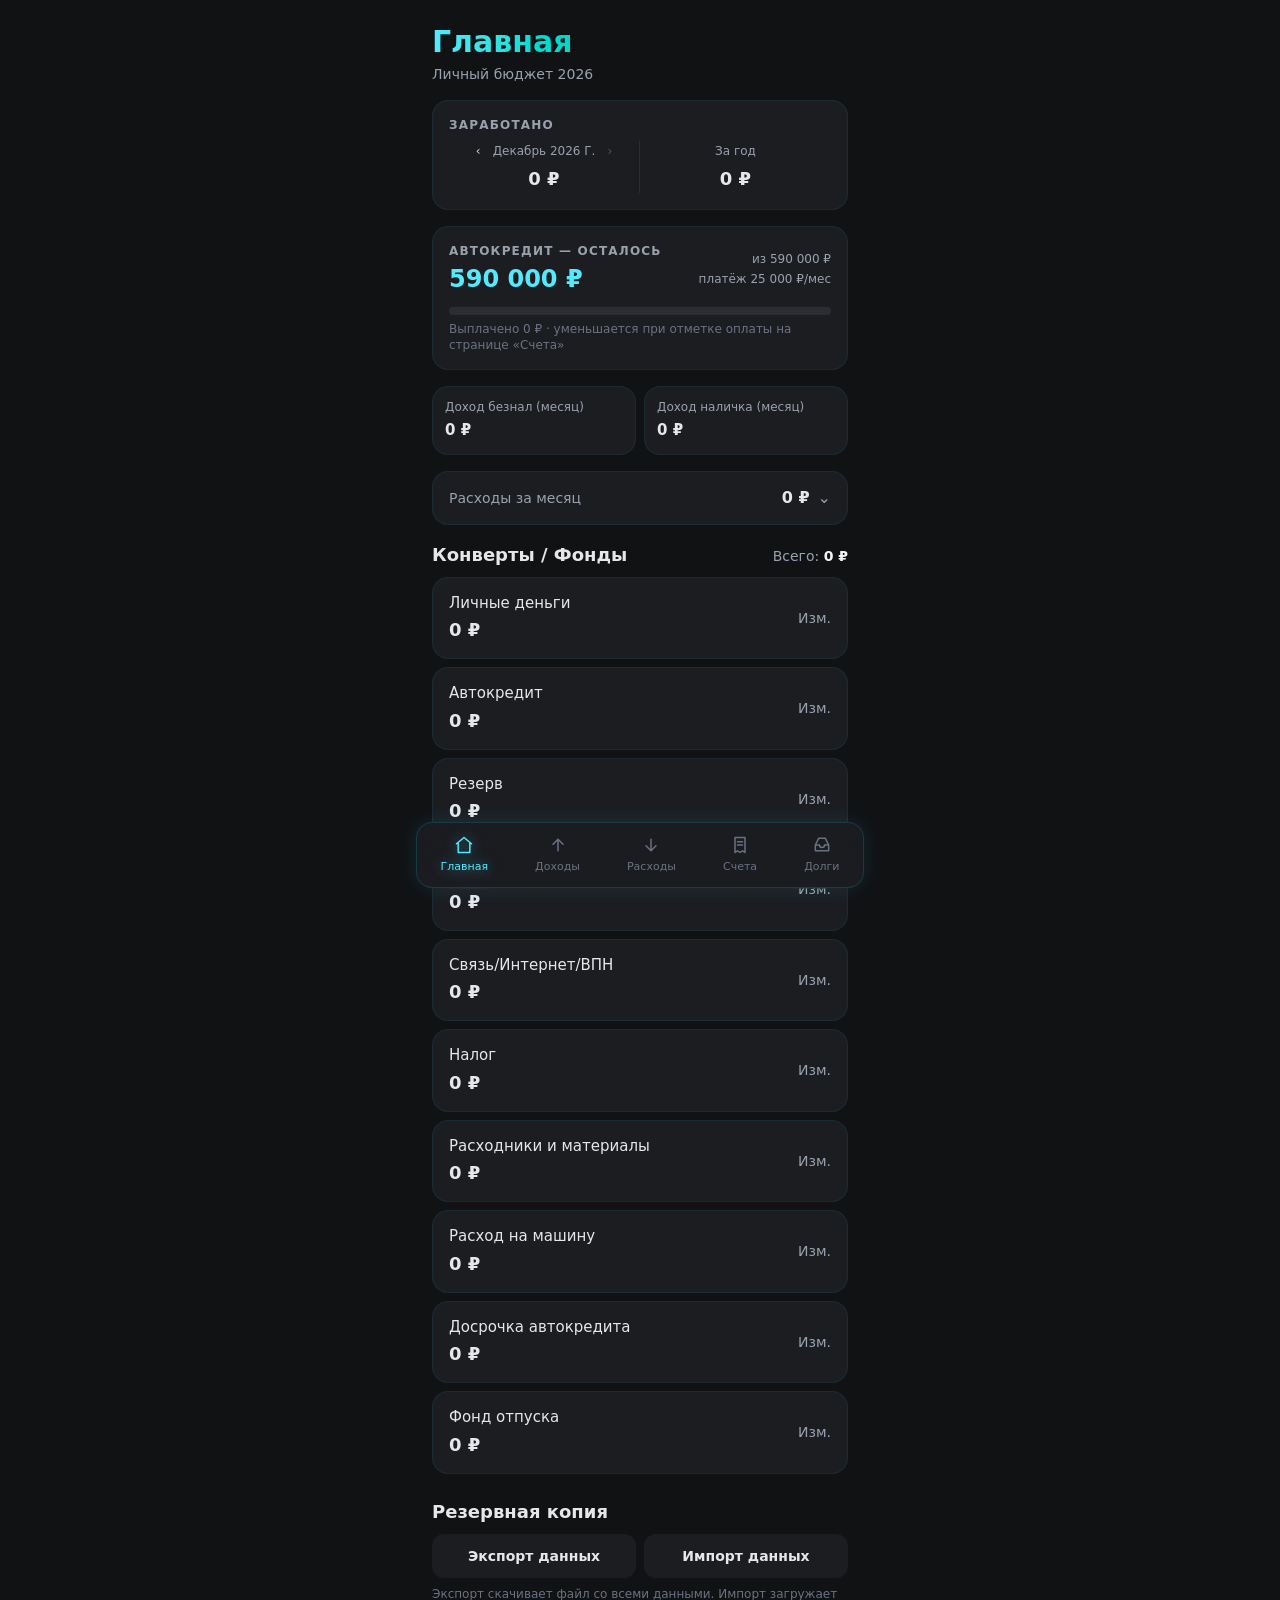
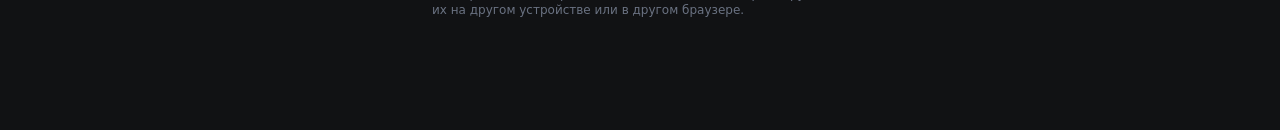
==== index.html @ 5a1e41e2 "Add files via upload" ====
<!doctype html>
<html lang="ru">
  <head>
    <meta charset="UTF-8" />
    <meta name="viewport" content="width=device-width, initial-scale=1.0, maximum-scale=1.0" />
    <meta name="theme-color" content="#111214" />
    <title>Личный бюджет</title>
    <script type="module" crossorigin src="./assets/index-DFFamchj.js"></script>
    <link rel="stylesheet" crossorigin href="./assets/index-CZ2jT1PT.css">
  </head>
  <body>
    <div id="root"></div>
  </body>
</html>
---- assets/index-CZ2jT1PT.css ----
/*! tailwindcss v4.3.2 | MIT License | https://tailwindcss.com */
@layer properties{@supports (((-webkit-hyphens:none)) and (not (margin-trim:inline))) or ((-moz-orient:inline) and (not (color:rgb(from red r g b)))){*,:before,:after,::backdrop{--tw-translate-x:0;--tw-translate-y:0;--tw-translate-z:0;--tw-rotate-x:initial;--tw-rotate-y:initial;--tw-rotate-z:initial;--tw-skew-x:initial;--tw-skew-y:initial;--tw-divide-x-reverse:0;--tw-border-style:solid;--tw-gradient-position:initial;--tw-gradient-from:#0000;--tw-gradient-via:#0000;--tw-gradient-to:#0000;--tw-gradient-stops:initial;--tw-gradient-via-stops:initial;--tw-gradient-from-position:0%;--tw-gradient-via-position:50%;--tw-gradient-to-position:100%;--tw-font-weight:initial;--tw-tracking:initial;--tw-shadow:0 0 #0000;--tw-shadow-color:initial;--tw-shadow-alpha:100%;--tw-inset-shadow:0 0 #0000;--tw-inset-shadow-color:initial;--tw-inset-shadow-alpha:100%;--tw-ring-color:initial;--tw-ring-shadow:0 0 #0000;--tw-inset-ring-color:initial;--tw-inset-ring-shadow:0 0 #0000;--tw-ring-inset:initial;--tw-ring-offset-width:0px;--tw-ring-offset-color:#fff;--tw-ring-offset-shadow:0 0 #0000;--tw-blur:initial;--tw-brightness:initial;--tw-contrast:initial;--tw-grayscale:initial;--tw-hue-rotate:initial;--tw-invert:initial;--tw-opacity:initial;--tw-saturate:initial;--tw-sepia:initial;--tw-drop-shadow:initial;--tw-drop-shadow-color:initial;--tw-drop-shadow-alpha:100%;--tw-drop-shadow-size:initial;--tw-backdrop-blur:initial;--tw-backdrop-brightness:initial;--tw-backdrop-contrast:initial;--tw-backdrop-grayscale:initial;--tw-backdrop-hue-rotate:initial;--tw-backdrop-invert:initial;--tw-backdrop-opacity:initial;--tw-backdrop-saturate:initial;--tw-backdrop-sepia:initial}}}@layer theme{:root,:host{--font-sans:ui-sans-serif, system-ui, sans-serif, "Apple Color Emoji", "Segoe UI Emoji", "Segoe UI Symbol", "Noto Color Emoji";--font-mono:ui-monospace, SFMono-Regular, Menlo, Monaco, Consolas, "Liberation Mono", "Courier New", monospace;--color-red-400:oklch(70.4% .191 22.216);--color-teal-400:oklch(77.7% .152 181.912);--color-teal-500:oklch(70.4% .14 182.503);--color-teal-600:oklch(60% .118 184.704);--color-cyan-300:oklch(86.5% .127 207.078);--color-cyan-400:oklch(78.9% .154 211.53);--color-cyan-500:oklch(71.5% .143 215.221);--color-cyan-600:oklch(60.9% .126 221.723);--color-gray-100:oklch(96.7% .003 264.542);--color-gray-200:oklch(92.8% .006 264.531);--color-gray-300:oklch(87.2% .01 258.338);--color-gray-400:oklch(70.7% .022 261.325);--color-gray-500:oklch(55.1% .027 264.364);--spacing:.25rem;--container-md:28rem;--text-xs:.75rem;--text-xs--line-height:calc(1 / .75);--text-sm:.875rem;--text-sm--line-height:calc(1.25 / .875);--text-base:1rem;--text-base--line-height:calc(1.5 / 1);--text-lg:1.125rem;--text-lg--line-height:calc(1.75 / 1.125);--text-2xl:1.5rem;--text-2xl--line-height:calc(2 / 1.5);--text-3xl:1.875rem;--text-3xl--line-height:calc(2.25 / 1.875);--font-weight-normal:400;--font-weight-medium:500;--font-weight-semibold:600;--font-weight-bold:700;--tracking-wide:.025em;--tracking-widest:.1em;--radius-md:.375rem;--radius-lg:.5rem;--radius-xl:.75rem;--radius-2xl:1rem;--default-transition-duration:.15s;--default-transition-timing-function:cubic-bezier(.4, 0, .2, 1);--default-font-family:var(--font-sans);--default-mono-font-family:var(--font-mono)}}@layer base{*,:after,:before,::backdrop{box-sizing:border-box;border:0 solid;margin:0;padding:0}::file-selector-button{box-sizing:border-box;border:0 solid;margin:0;padding:0}html,:host{-webkit-text-size-adjust:100%;tab-size:4;line-height:1.5;font-family:var(--default-font-family,ui-sans-serif, system-ui, sans-serif, "Apple Color Emoji", "Segoe UI Emoji", "Segoe UI Symbol", "Noto Color Emoji");font-feature-settings:var(--default-font-feature-settings,normal);font-variation-settings:var(--default-font-variation-settings,normal);-webkit-tap-highlight-color:transparent}hr{height:0;color:inherit;border-top-width:1px}abbr:where([title]){-webkit-text-decoration:underline dotted;text-decoration:underline dotted}h1,h2,h3,h4,h5,h6{font-size:inherit;font-weight:inherit}a{color:inherit;-webkit-text-decoration:inherit;-webkit-text-decoration:inherit;-webkit-text-decoration:inherit;-webkit-text-decoration:inherit;text-decoration:inherit}b,strong{font-weight:bolder}code,kbd,samp,pre{font-family:var(--default-mono-font-family,ui-monospace, SFMono-Regular, Menlo, Monaco, Consolas, "Liberation Mono", "Courier New", monospace);font-feature-settings:var(--default-mono-font-feature-settings,normal);font-variation-settings:var(--default-mono-font-variation-settings,normal);font-size:1em}small{font-size:80%}sub,sup{vertical-align:baseline;font-size:75%;line-height:0;position:relative}sub{bottom:-.25em}sup{top:-.5em}table{text-indent:0;border-color:inherit;border-collapse:collapse}:-moz-focusring{outline:auto}progress{vertical-align:baseline}summary{display:list-item}ol,ul,menu{list-style:none}img,svg,video,canvas,audio,iframe,embed,object{vertical-align:middle;display:block}img,video{max-width:100%;height:auto}button,input,select,optgroup,textarea{font:inherit;font-feature-settings:inherit;font-variation-settings:inherit;letter-spacing:inherit;color:inherit;opacity:1;background-color:#0000;border-radius:0}::file-selector-button{font:inherit;font-feature-settings:inherit;font-variation-settings:inherit;letter-spacing:inherit;color:inherit;opacity:1;background-color:#0000;border-radius:0}:where(select:is([multiple],[size])) optgroup{font-weight:bolder}:where(select:is([multiple],[size])) optgroup option{padding-inline-start:20px}::file-selector-button{margin-inline-end:4px}::placeholder{opacity:1}@supports (not ((-webkit-appearance:-apple-pay-button))) or (contain-intrinsic-size:1px){::placeholder{color:currentColor}@supports (color:color-mix(in lab, red, red)){::placeholder{color:color-mix(in oklab, currentcolor 50%, transparent)}}}textarea{resize:vertical}::-webkit-search-decoration{-webkit-appearance:none}::-webkit-date-and-time-value{min-height:1lh;text-align:inherit}::-webkit-datetime-edit{display:inline-flex}::-webkit-datetime-edit-fields-wrapper{padding:0}::-webkit-datetime-edit{padding-block:0}::-webkit-datetime-edit-year-field{padding-block:0}::-webkit-datetime-edit-month-field{padding-block:0}::-webkit-datetime-edit-day-field{padding-block:0}::-webkit-datetime-edit-hour-field{padding-block:0}::-webkit-datetime-edit-minute-field{padding-block:0}::-webkit-datetime-edit-second-field{padding-block:0}::-webkit-datetime-edit-millisecond-field{padding-block:0}::-webkit-datetime-edit-meridiem-field{padding-block:0}::-webkit-calendar-picker-indicator{line-height:1}:-moz-ui-invalid{box-shadow:none}button,input:where([type=button],[type=reset],[type=submit]){appearance:button}::file-selector-button{appearance:button}::-webkit-inner-spin-button{height:auto}::-webkit-outer-spin-button{height:auto}[hidden]:where(:not([hidden=until-found])){display:none!important}}@layer components;@layer utilities{.fixed{position:fixed}.bottom-3{bottom:calc(var(--spacing) * 3)}.left-1\/2{left:50%}.col-span-2{grid-column:span 2/span 2}.mx-auto{margin-inline:auto}.-mt-4{margin-top:calc(var(--spacing) * -4)}.mt-0\.5{margin-top:calc(var(--spacing) * .5)}.mt-1{margin-top:var(--spacing)}.mt-1\.5{margin-top:calc(var(--spacing) * 1.5)}.mt-2{margin-top:calc(var(--spacing) * 2)}.mt-3{margin-top:calc(var(--spacing) * 3)}.mt-4{margin-top:calc(var(--spacing) * 4)}.mt-6{margin-top:calc(var(--spacing) * 6)}.mb-1{margin-bottom:var(--spacing)}.mb-1\.5{margin-bottom:calc(var(--spacing) * 1.5)}.mb-2{margin-bottom:calc(var(--spacing) * 2)}.mb-3{margin-bottom:calc(var(--spacing) * 3)}.mb-4{margin-bottom:calc(var(--spacing) * 4)}.ml-2{margin-left:calc(var(--spacing) * 2)}.block{display:block}.flex{display:flex}.grid{display:grid}.hidden{display:none}.h-2{height:calc(var(--spacing) * 2)}.h-6{height:calc(var(--spacing) * 6)}.h-full{height:100%}.min-h-dvh{min-height:100dvh}.w-6{width:calc(var(--spacing) * 6)}.w-24{width:calc(var(--spacing) * 24)}.w-32{width:calc(var(--spacing) * 32)}.w-\[calc\(100\%-2rem\)\]{width:calc(100% - 2rem)}.w-full{width:100%}.max-w-md{max-width:var(--container-md)}.flex-1{flex:1}.-translate-x-1\/2{--tw-translate-x:calc(calc(1 / 2 * 100%) * -1);translate:var(--tw-translate-x) var(--tw-translate-y)}.rotate-180{rotate:180deg}.transform{transform:var(--tw-rotate-x,) var(--tw-rotate-y,) var(--tw-rotate-z,) var(--tw-skew-x,) var(--tw-skew-y,)}.appearance-none{appearance:none}.grid-cols-2{grid-template-columns:repeat(2,minmax(0,1fr))}.flex-col{flex-direction:column}.flex-wrap{flex-wrap:wrap}.items-baseline{align-items:baseline}.items-center{align-items:center}.items-start{align-items:flex-start}.justify-around{justify-content:space-around}.justify-between{justify-content:space-between}.justify-center{justify-content:center}.gap-1{gap:var(--spacing)}.gap-2{gap:calc(var(--spacing) * 2)}.gap-3{gap:calc(var(--spacing) * 3)}:where(.divide-x>:not(:last-child)){--tw-divide-x-reverse:0;border-inline-style:var(--tw-border-style);border-inline-start-width:calc(1px * var(--tw-divide-x-reverse));border-inline-end-width:calc(1px * calc(1 - var(--tw-divide-x-reverse)))}:where(.divide-\[\#2c2d33\]>:not(:last-child)){border-color:#2c2d33}.truncate{text-overflow:ellipsis;white-space:nowrap;overflow:hidden}.overflow-hidden{overflow:hidden}.rounded{border-radius:.25rem}.rounded-2xl{border-radius:var(--radius-2xl)}.rounded-full{border-radius:3.40282e38px}.rounded-lg{border-radius:var(--radius-lg)}.rounded-md{border-radius:var(--radius-md)}.rounded-xl{border-radius:var(--radius-xl)}.border{border-style:var(--tw-border-style);border-width:1px}.border-t{border-top-style:var(--tw-border-style);border-top-width:1px}.border-\[\#2c2d33\]{border-color:#2c2d33}.border-\[\#3a3b41\]{border-color:#3a3b41}.border-cyan-400{border-color:var(--color-cyan-400)}.border-cyan-500\/10{border-color:#00b7d71a}@supports (color:color-mix(in lab, red, red)){.border-cyan-500\/10{border-color:color-mix(in oklab, var(--color-cyan-500) 10%, transparent)}}.border-cyan-500\/20{border-color:#00b7d733}@supports (color:color-mix(in lab, red, red)){.border-cyan-500\/20{border-color:color-mix(in oklab, var(--color-cyan-500) 20%, transparent)}}.border-gray-200{border-color:var(--color-gray-200)}.border-gray-400{border-color:var(--color-gray-400)}.bg-\[\#1c1d21\]{background-color:#1c1d21}.bg-\[\#1c1d21\]\/95{background-color:oklab(23.1384% .000627048 -.00780095/.95)}.bg-\[\#2c2d33\]{background-color:#2c2d33}.bg-\[\#3a3b41\]{background-color:#3a3b41}.bg-\[\#26272c\]{background-color:#26272c}.bg-gray-200{background-color:var(--color-gray-200)}.bg-gradient-to-r{--tw-gradient-position:to right in oklab;background-image:linear-gradient(var(--tw-gradient-stops))}.from-cyan-300{--tw-gradient-from:var(--color-cyan-300);--tw-gradient-stops:var(--tw-gradient-via-stops,var(--tw-gradient-position), var(--tw-gradient-from) var(--tw-gradient-from-position), var(--tw-gradient-to) var(--tw-gradient-to-position))}.from-cyan-400{--tw-gradient-from:var(--color-cyan-400);--tw-gradient-stops:var(--tw-gradient-via-stops,var(--tw-gradient-position), var(--tw-gradient-from) var(--tw-gradient-from-position), var(--tw-gradient-to) var(--tw-gradient-to-position))}.from-cyan-500{--tw-gradient-from:var(--color-cyan-500);--tw-gradient-stops:var(--tw-gradient-via-stops,var(--tw-gradient-position), var(--tw-gradient-from) var(--tw-gradient-from-position), var(--tw-gradient-to) var(--tw-gradient-to-position))}.to-teal-400{--tw-gradient-to:var(--color-teal-400);--tw-gradient-stops:var(--tw-gradient-via-stops,var(--tw-gradient-position), var(--tw-gradient-from) var(--tw-gradient-from-position), var(--tw-gradient-to) var(--tw-gradient-to-position))}.to-teal-500{--tw-gradient-to:var(--color-teal-500);--tw-gradient-stops:var(--tw-gradient-via-stops,var(--tw-gradient-position), var(--tw-gradient-from) var(--tw-gradient-from-position), var(--tw-gradient-to) var(--tw-gradient-to-position))}.bg-clip-text{-webkit-background-clip:text;background-clip:text}.\!p-0{padding:0!important}.\!p-3{padding:calc(var(--spacing) * 3)!important}.p-1{padding:var(--spacing)}.p-3{padding:calc(var(--spacing) * 3)}.p-4{padding:calc(var(--spacing) * 4)}.px-1{padding-inline:var(--spacing)}.px-1\.5{padding-inline:calc(var(--spacing) * 1.5)}.px-2{padding-inline:calc(var(--spacing) * 2)}.px-2\.5{padding-inline:calc(var(--spacing) * 2.5)}.px-3{padding-inline:calc(var(--spacing) * 3)}.px-4{padding-inline:calc(var(--spacing) * 4)}.\!py-2{padding-block:calc(var(--spacing) * 2)!important}.\!py-3{padding-block:calc(var(--spacing) * 3)!important}.\!py-3\.5{padding-block:calc(var(--spacing) * 3.5)!important}.py-0\.5{padding-block:calc(var(--spacing) * .5)}.py-1{padding-block:var(--spacing)}.py-1\.5{padding-block:calc(var(--spacing) * 1.5)}.py-2{padding-block:calc(var(--spacing) * 2)}.py-2\.5{padding-block:calc(var(--spacing) * 2.5)}.py-3{padding-block:calc(var(--spacing) * 3)}.py-3\.5{padding-block:calc(var(--spacing) * 3.5)}.pt-1{padding-top:var(--spacing)}.pt-2{padding-top:calc(var(--spacing) * 2)}.pt-6{padding-top:calc(var(--spacing) * 6)}.pb-28{padding-bottom:calc(var(--spacing) * 28)}.pl-3{padding-left:calc(var(--spacing) * 3)}.text-center{text-align:center}.text-right{text-align:right}.text-2xl{font-size:var(--text-2xl);line-height:var(--tw-leading,var(--text-2xl--line-height))}.text-3xl{font-size:var(--text-3xl);line-height:var(--tw-leading,var(--text-3xl--line-height))}.text-base{font-size:var(--text-base);line-height:var(--tw-leading,var(--text-base--line-height))}.text-lg{font-size:var(--text-lg);line-height:var(--tw-leading,var(--text-lg--line-height))}.text-sm{font-size:var(--text-sm);line-height:var(--tw-leading,var(--text-sm--line-height))}.text-xs{font-size:var(--text-xs);line-height:var(--tw-leading,var(--text-xs--line-height))}.text-\[11px\]{font-size:11px}.text-\[15px\]{font-size:15px}.font-bold{--tw-font-weight:var(--font-weight-bold);font-weight:var(--font-weight-bold)}.font-medium{--tw-font-weight:var(--font-weight-medium);font-weight:var(--font-weight-medium)}.font-normal{--tw-font-weight:var(--font-weight-normal);font-weight:var(--font-weight-normal)}.font-semibold{--tw-font-weight:var(--font-weight-semibold);font-weight:var(--font-weight-semibold)}.tracking-wide{--tw-tracking:var(--tracking-wide);letter-spacing:var(--tracking-wide)}.tracking-widest{--tw-tracking:var(--tracking-widest);letter-spacing:var(--tracking-widest)}.whitespace-nowrap{white-space:nowrap}.text-\[\#06171a\]{color:#06171a}.text-\[\#111214\]{color:#111214}.text-cyan-300{color:var(--color-cyan-300)}.text-cyan-400{color:var(--color-cyan-400)}.text-gray-100{color:var(--color-gray-100)}.text-gray-200{color:var(--color-gray-200)}.text-gray-300{color:var(--color-gray-300)}.text-gray-400{color:var(--color-gray-400)}.text-gray-500{color:var(--color-gray-500)}.text-red-400{color:var(--color-red-400)}.text-transparent{color:#0000}.capitalize{text-transform:capitalize}.uppercase{text-transform:uppercase}.line-through{text-decoration-line:line-through}.shadow-\[0_0_8px_rgba\(34\,211\,238\,0\.6\)\]{--tw-shadow:0 0 8px var(--tw-shadow-color,#22d3ee99);box-shadow:var(--tw-inset-shadow), var(--tw-inset-ring-shadow), var(--tw-ring-offset-shadow), var(--tw-ring-shadow), var(--tw-shadow)}.shadow-\[0_0_16px_rgba\(34\,211\,238\,0\.35\)\]{--tw-shadow:0 0 16px var(--tw-shadow-color,#22d3ee59);box-shadow:var(--tw-inset-shadow), var(--tw-inset-ring-shadow), var(--tw-ring-offset-shadow), var(--tw-ring-shadow), var(--tw-shadow)}.shadow-\[0_0_20px_rgba\(34\,211\,238\,0\.12\)\]{--tw-shadow:0 0 20px var(--tw-shadow-color,#22d3ee1f);box-shadow:var(--tw-inset-shadow), var(--tw-inset-ring-shadow), var(--tw-ring-offset-shadow), var(--tw-ring-shadow), var(--tw-shadow)}.drop-shadow-\[0_0_6px_rgba\(34\,211\,238\,0\.6\)\]{--tw-drop-shadow-size:drop-shadow(0 0 6px var(--tw-drop-shadow-color,#22d3ee99));--tw-drop-shadow:var(--tw-drop-shadow-size);filter:var(--tw-blur,) var(--tw-brightness,) var(--tw-contrast,) var(--tw-grayscale,) var(--tw-hue-rotate,) var(--tw-invert,) var(--tw-saturate,) var(--tw-sepia,) var(--tw-drop-shadow,)}.filter{filter:var(--tw-blur,) var(--tw-brightness,) var(--tw-contrast,) var(--tw-grayscale,) var(--tw-hue-rotate,) var(--tw-invert,) var(--tw-saturate,) var(--tw-sepia,) var(--tw-drop-shadow,)}.backdrop-blur{--tw-backdrop-blur:blur(8px);-webkit-backdrop-filter:var(--tw-backdrop-blur,) var(--tw-backdrop-brightness,) var(--tw-backdrop-contrast,) var(--tw-backdrop-grayscale,) var(--tw-backdrop-hue-rotate,) var(--tw-backdrop-invert,) var(--tw-backdrop-opacity,) var(--tw-backdrop-saturate,) var(--tw-backdrop-sepia,);backdrop-filter:var(--tw-backdrop-blur,) var(--tw-backdrop-brightness,) var(--tw-backdrop-contrast,) var(--tw-backdrop-grayscale,) var(--tw-backdrop-hue-rotate,) var(--tw-backdrop-invert,) var(--tw-backdrop-opacity,) var(--tw-backdrop-saturate,) var(--tw-backdrop-sepia,)}.transition-transform{transition-property:transform,translate,scale,rotate;transition-timing-function:var(--tw-ease,var(--default-transition-timing-function));transition-duration:var(--tw-duration,var(--default-transition-duration))}.outline-none{--tw-outline-style:none;outline-style:none}.first\:border-t-0:first-child{border-top-style:var(--tw-border-style);border-top-width:0}.focus\:border-cyan-400:focus{border-color:var(--color-cyan-400)}.focus\:shadow-\[0_0_10px_rgba\(34\,211\,238\,0\.25\)\]:focus{--tw-shadow:0 0 10px var(--tw-shadow-color,#22d3ee40);box-shadow:var(--tw-inset-shadow), var(--tw-inset-ring-shadow), var(--tw-ring-offset-shadow), var(--tw-ring-shadow), var(--tw-shadow)}.active\:bg-\[\#26272c\]:active{background-color:#26272c}.active\:from-cyan-600:active{--tw-gradient-from:var(--color-cyan-600);--tw-gradient-stops:var(--tw-gradient-via-stops,var(--tw-gradient-position), var(--tw-gradient-from) var(--tw-gradient-from-position), var(--tw-gradient-to) var(--tw-gradient-to-position))}.active\:to-teal-600:active{--tw-gradient-to:var(--color-teal-600);--tw-gradient-stops:var(--tw-gradient-via-stops,var(--tw-gradient-position), var(--tw-gradient-from) var(--tw-gradient-from-position), var(--tw-gradient-to) var(--tw-gradient-to-position))}.disabled\:opacity-30:disabled{opacity:.3}.disabled\:opacity-50:disabled{opacity:.5}.disabled\:shadow-none:disabled{--tw-shadow:0 0 #0000;box-shadow:var(--tw-inset-shadow), var(--tw-inset-ring-shadow), var(--tw-ring-offset-shadow), var(--tw-ring-shadow), var(--tw-shadow)}}html,body{color:#e7e7ea;background:#111214}input[type=number]::-webkit-inner-spin-button{opacity:.4}@property --tw-translate-x{syntax:"*";inherits:false;initial-value:0}@property --tw-translate-y{syntax:"*";inherits:false;initial-value:0}@property --tw-translate-z{syntax:"*";inherits:false;initial-value:0}@property --tw-rotate-x{syntax:"*";inherits:false}@property --tw-rotate-y{syntax:"*";inherits:false}@property --tw-rotate-z{syntax:"*";inherits:false}@property --tw-skew-x{syntax:"*";inherits:false}@property --tw-skew-y{syntax:"*";inherits:false}@property --tw-divide-x-reverse{syntax:"*";inherits:false;initial-value:0}@property --tw-border-style{syntax:"*";inherits:false;initial-value:solid}@property --tw-gradient-position{syntax:"*";inherits:false}@property --tw-gradient-from{syntax:"<color>";inherits:false;initial-value:#0000}@property --tw-gradient-via{syntax:"<color>";inherits:false;initial-value:#0000}@property --tw-gradient-to{syntax:"<color>";inherits:false;initial-value:#0000}@property --tw-gradient-stops{syntax:"*";inherits:false}@property --tw-gradient-via-stops{syntax:"*";inherits:false}@property --tw-gradient-from-position{syntax:"<length-percentage>";inherits:false;initial-value:0%}@property --tw-gradient-via-position{syntax:"<length-percentage>";inherits:false;initial-value:50%}@property --tw-gradient-to-position{syntax:"<length-percentage>";inherits:false;initial-value:100%}@property --tw-font-weight{syntax:"*";inherits:false}@property --tw-tracking{syntax:"*";inherits:false}@property --tw-shadow{syntax:"*";inherits:false;initial-value:0 0 #0000}@property --tw-shadow-color{syntax:"*";inherits:false}@property --tw-shadow-alpha{syntax:"<percentage>";inherits:false;initial-value:100%}@property --tw-inset-shadow{syntax:"*";inherits:false;initial-value:0 0 #0000}@property --tw-inset-shadow-color{syntax:"*";inherits:false}@property --tw-inset-shadow-alpha{syntax:"<percentage>";inherits:false;initial-value:100%}@property --tw-ring-color{syntax:"*";inherits:false}@property --tw-ring-shadow{syntax:"*";inherits:false;initial-value:0 0 #0000}@property --tw-inset-ring-color{syntax:"*";inherits:false}@property --tw-inset-ring-shadow{syntax:"*";inherits:false;initial-value:0 0 #0000}@property --tw-ring-inset{syntax:"*";inherits:false}@property --tw-ring-offset-width{syntax:"<length>";inherits:false;initial-value:0}@property --tw-ring-offset-color{syntax:"*";inherits:false;initial-value:#fff}@property --tw-ring-offset-shadow{syntax:"*";inherits:false;initial-value:0 0 #0000}@property --tw-blur{syntax:"*";inherits:false}@property --tw-brightness{syntax:"*";inherits:false}@property --tw-contrast{syntax:"*";inherits:false}@property --tw-grayscale{syntax:"*";inherits:false}@property --tw-hue-rotate{syntax:"*";inherits:false}@property --tw-invert{syntax:"*";inherits:false}@property --tw-opacity{syntax:"*";inherits:false}@property --tw-saturate{syntax:"*";inherits:false}@property --tw-sepia{syntax:"*";inherits:false}@property --tw-drop-shadow{syntax:"*";inherits:false}@property --tw-drop-shadow-color{syntax:"*";inherits:false}@property --tw-drop-shadow-alpha{syntax:"<percentage>";inherits:false;initial-value:100%}@property --tw-drop-shadow-size{syntax:"*";inherits:false}@property --tw-backdrop-blur{syntax:"*";inherits:false}@property --tw-backdrop-brightness{syntax:"*";inherits:false}@property --tw-backdrop-contrast{syntax:"*";inherits:false}@property --tw-backdrop-grayscale{syntax:"*";inherits:false}@property --tw-backdrop-hue-rotate{syntax:"*";inherits:false}@property --tw-backdrop-invert{syntax:"*";inherits:false}@property --tw-backdrop-opacity{syntax:"*";inherits:false}@property --tw-backdrop-saturate{syntax:"*";inherits:false}@property --tw-backdrop-sepia{syntax:"*";inherits:false}
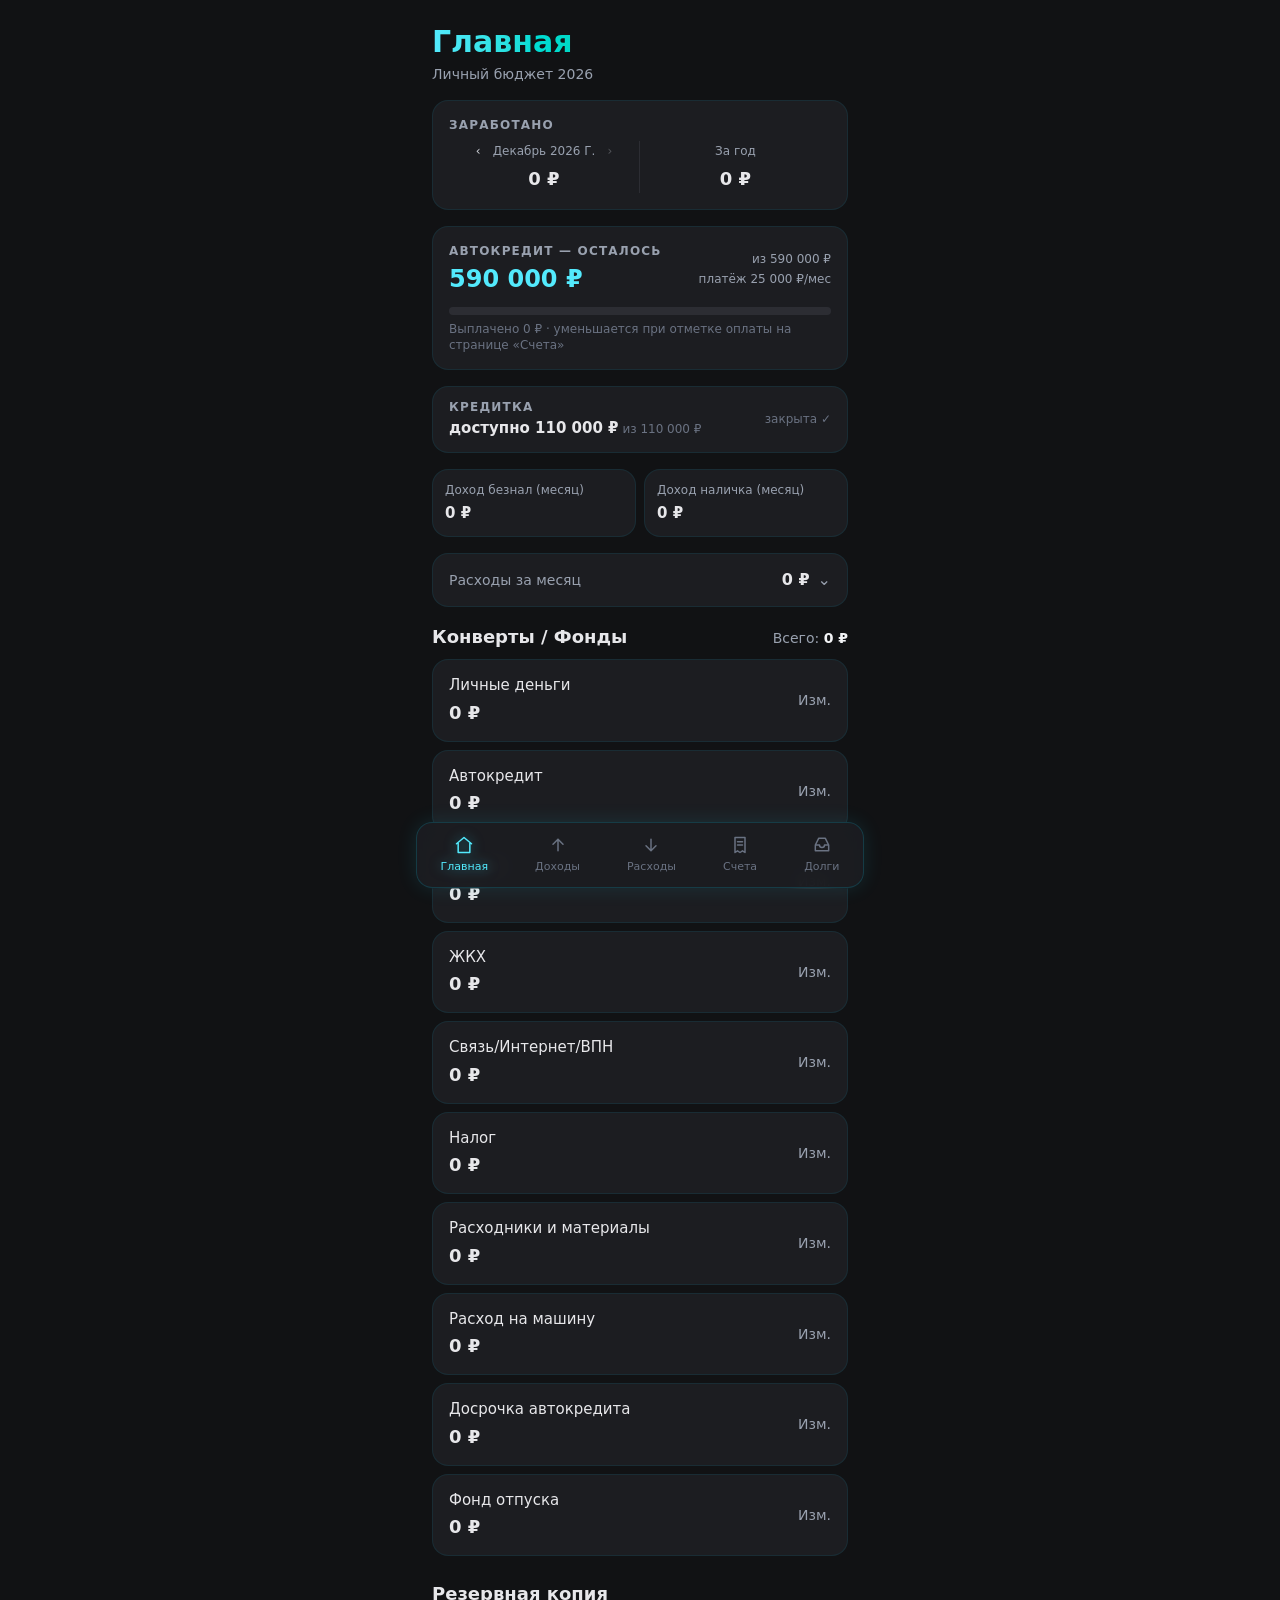
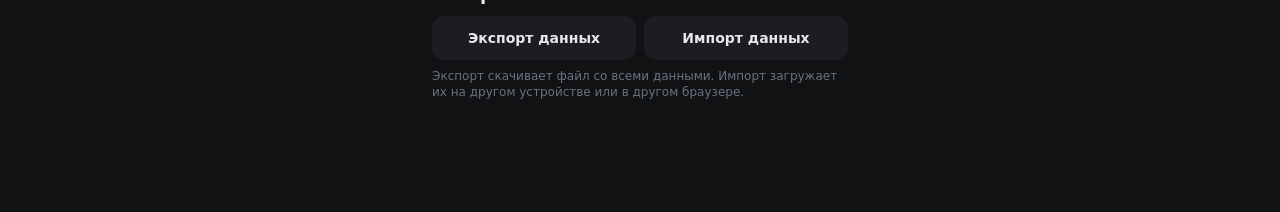
==== commit 7aede720: "Add files via upload" ====
--- a/index.html
+++ b/index.html
@@ -5,8 +5,8 @@
     <meta name="viewport" content="width=device-width, initial-scale=1.0, maximum-scale=1.0" />
     <meta name="theme-color" content="#111214" />
     <title>Личный бюджет</title>
-    <script type="module" crossorigin src="./assets/index-DFFamchj.js"></script>
-    <link rel="stylesheet" crossorigin href="./assets/index-CZ2jT1PT.css">
+    <script type="module" crossorigin src="./assets/index-BhZGP51b.js"></script>
+    <link rel="stylesheet" crossorigin href="./assets/index-BRYHV61d.css">
   </head>
   <body>
     <div id="root"></div>
--- a/assets/index-BRYHV61d.css
+++ b/assets/index-BRYHV61d.css
@@ -0,0 +1,2 @@
+/*! tailwindcss v4.3.2 | MIT License | https://tailwindcss.com */
+@layer properties{@supports (((-webkit-hyphens:none)) and (not (margin-trim:inline))) or ((-moz-orient:inline) and (not (color:rgb(from red r g b)))){*,:before,:after,::backdrop{--tw-translate-x:0;--tw-translate-y:0;--tw-translate-z:0;--tw-rotate-x:initial;--tw-rotate-y:initial;--tw-rotate-z:initial;--tw-skew-x:initial;--tw-skew-y:initial;--tw-divide-x-reverse:0;--tw-border-style:solid;--tw-gradient-position:initial;--tw-gradient-from:#0000;--tw-gradient-via:#0000;--tw-gradient-to:#0000;--tw-gradient-stops:initial;--tw-gradient-via-stops:initial;--tw-gradient-from-position:0%;--tw-gradient-via-position:50%;--tw-gradient-to-position:100%;--tw-font-weight:initial;--tw-tracking:initial;--tw-shadow:0 0 #0000;--tw-shadow-color:initial;--tw-shadow-alpha:100%;--tw-inset-shadow:0 0 #0000;--tw-inset-shadow-color:initial;--tw-inset-shadow-alpha:100%;--tw-ring-color:initial;--tw-ring-shadow:0 0 #0000;--tw-inset-ring-color:initial;--tw-inset-ring-shadow:0 0 #0000;--tw-ring-inset:initial;--tw-ring-offset-width:0px;--tw-ring-offset-color:#fff;--tw-ring-offset-shadow:0 0 #0000;--tw-blur:initial;--tw-brightness:initial;--tw-contrast:initial;--tw-grayscale:initial;--tw-hue-rotate:initial;--tw-invert:initial;--tw-opacity:initial;--tw-saturate:initial;--tw-sepia:initial;--tw-drop-shadow:initial;--tw-drop-shadow-color:initial;--tw-drop-shadow-alpha:100%;--tw-drop-shadow-size:initial;--tw-backdrop-blur:initial;--tw-backdrop-brightness:initial;--tw-backdrop-contrast:initial;--tw-backdrop-grayscale:initial;--tw-backdrop-hue-rotate:initial;--tw-backdrop-invert:initial;--tw-backdrop-opacity:initial;--tw-backdrop-saturate:initial;--tw-backdrop-sepia:initial}}}@layer theme{:root,:host{--font-sans:ui-sans-serif, system-ui, sans-serif, "Apple Color Emoji", "Segoe UI Emoji", "Segoe UI Symbol", "Noto Color Emoji";--font-mono:ui-monospace, SFMono-Regular, Menlo, Monaco, Consolas, "Liberation Mono", "Courier New", monospace;--color-red-400:oklch(70.4% .191 22.216);--color-teal-400:oklch(77.7% .152 181.912);--color-teal-500:oklch(70.4% .14 182.503);--color-teal-600:oklch(60% .118 184.704);--color-cyan-300:oklch(86.5% .127 207.078);--color-cyan-400:oklch(78.9% .154 211.53);--color-cyan-500:oklch(71.5% .143 215.221);--color-cyan-600:oklch(60.9% .126 221.723);--color-gray-100:oklch(96.7% .003 264.542);--color-gray-200:oklch(92.8% .006 264.531);--color-gray-300:oklch(87.2% .01 258.338);--color-gray-400:oklch(70.7% .022 261.325);--color-gray-500:oklch(55.1% .027 264.364);--spacing:.25rem;--container-md:28rem;--text-xs:.75rem;--text-xs--line-height:calc(1 / .75);--text-sm:.875rem;--text-sm--line-height:calc(1.25 / .875);--text-base:1rem;--text-base--line-height:calc(1.5 / 1);--text-lg:1.125rem;--text-lg--line-height:calc(1.75 / 1.125);--text-2xl:1.5rem;--text-2xl--line-height:calc(2 / 1.5);--text-3xl:1.875rem;--text-3xl--line-height:calc(2.25 / 1.875);--font-weight-normal:400;--font-weight-medium:500;--font-weight-semibold:600;--font-weight-bold:700;--tracking-wide:.025em;--tracking-widest:.1em;--radius-md:.375rem;--radius-lg:.5rem;--radius-xl:.75rem;--radius-2xl:1rem;--default-transition-duration:.15s;--default-transition-timing-function:cubic-bezier(.4, 0, .2, 1);--default-font-family:var(--font-sans);--default-mono-font-family:var(--font-mono)}}@layer base{*,:after,:before,::backdrop{box-sizing:border-box;border:0 solid;margin:0;padding:0}::file-selector-button{box-sizing:border-box;border:0 solid;margin:0;padding:0}html,:host{-webkit-text-size-adjust:100%;tab-size:4;line-height:1.5;font-family:var(--default-font-family,ui-sans-serif, system-ui, sans-serif, "Apple Color Emoji", "Segoe UI Emoji", "Segoe UI Symbol", "Noto Color Emoji");font-feature-settings:var(--default-font-feature-settings,normal);font-variation-settings:var(--default-font-variation-settings,normal);-webkit-tap-highlight-color:transparent}hr{height:0;color:inherit;border-top-width:1px}abbr:where([title]){-webkit-text-decoration:underline dotted;text-decoration:underline dotted}h1,h2,h3,h4,h5,h6{font-size:inherit;font-weight:inherit}a{color:inherit;-webkit-text-decoration:inherit;-webkit-text-decoration:inherit;-webkit-text-decoration:inherit;-webkit-text-decoration:inherit;text-decoration:inherit}b,strong{font-weight:bolder}code,kbd,samp,pre{font-family:var(--default-mono-font-family,ui-monospace, SFMono-Regular, Menlo, Monaco, Consolas, "Liberation Mono", "Courier New", monospace);font-feature-settings:var(--default-mono-font-feature-settings,normal);font-variation-settings:var(--default-mono-font-variation-settings,normal);font-size:1em}small{font-size:80%}sub,sup{vertical-align:baseline;font-size:75%;line-height:0;position:relative}sub{bottom:-.25em}sup{top:-.5em}table{text-indent:0;border-color:inherit;border-collapse:collapse}:-moz-focusring{outline:auto}progress{vertical-align:baseline}summary{display:list-item}ol,ul,menu{list-style:none}img,svg,video,canvas,audio,iframe,embed,object{vertical-align:middle;display:block}img,video{max-width:100%;height:auto}button,input,select,optgroup,textarea{font:inherit;font-feature-settings:inherit;font-variation-settings:inherit;letter-spacing:inherit;color:inherit;opacity:1;background-color:#0000;border-radius:0}::file-selector-button{font:inherit;font-feature-settings:inherit;font-variation-settings:inherit;letter-spacing:inherit;color:inherit;opacity:1;background-color:#0000;border-radius:0}:where(select:is([multiple],[size])) optgroup{font-weight:bolder}:where(select:is([multiple],[size])) optgroup option{padding-inline-start:20px}::file-selector-button{margin-inline-end:4px}::placeholder{opacity:1}@supports (not ((-webkit-appearance:-apple-pay-button))) or (contain-intrinsic-size:1px){::placeholder{color:currentColor}@supports (color:color-mix(in lab, red, red)){::placeholder{color:color-mix(in oklab, currentcolor 50%, transparent)}}}textarea{resize:vertical}::-webkit-search-decoration{-webkit-appearance:none}::-webkit-date-and-time-value{min-height:1lh;text-align:inherit}::-webkit-datetime-edit{display:inline-flex}::-webkit-datetime-edit-fields-wrapper{padding:0}::-webkit-datetime-edit{padding-block:0}::-webkit-datetime-edit-year-field{padding-block:0}::-webkit-datetime-edit-month-field{padding-block:0}::-webkit-datetime-edit-day-field{padding-block:0}::-webkit-datetime-edit-hour-field{padding-block:0}::-webkit-datetime-edit-minute-field{padding-block:0}::-webkit-datetime-edit-second-field{padding-block:0}::-webkit-datetime-edit-millisecond-field{padding-block:0}::-webkit-datetime-edit-meridiem-field{padding-block:0}::-webkit-calendar-picker-indicator{line-height:1}:-moz-ui-invalid{box-shadow:none}button,input:where([type=button],[type=reset],[type=submit]){appearance:button}::file-selector-button{appearance:button}::-webkit-inner-spin-button{height:auto}::-webkit-outer-spin-button{height:auto}[hidden]:where(:not([hidden=until-found])){display:none!important}}@layer components;@layer utilities{.fixed{position:fixed}.bottom-3{bottom:calc(var(--spacing) * 3)}.left-1\/2{left:50%}.col-span-2{grid-column:span 2/span 2}.mx-auto{margin-inline:auto}.-mt-4{margin-top:calc(var(--spacing) * -4)}.mt-0\.5{margin-top:calc(var(--spacing) * .5)}.mt-1{margin-top:var(--spacing)}.mt-1\.5{margin-top:calc(var(--spacing) * 1.5)}.mt-2{margin-top:calc(var(--spacing) * 2)}.mt-3{margin-top:calc(var(--spacing) * 3)}.mt-4{margin-top:calc(var(--spacing) * 4)}.mt-6{margin-top:calc(var(--spacing) * 6)}.mb-1{margin-bottom:var(--spacing)}.mb-1\.5{margin-bottom:calc(var(--spacing) * 1.5)}.mb-2{margin-bottom:calc(var(--spacing) * 2)}.mb-3{margin-bottom:calc(var(--spacing) * 3)}.mb-4{margin-bottom:calc(var(--spacing) * 4)}.ml-2{margin-left:calc(var(--spacing) * 2)}.block{display:block}.flex{display:flex}.grid{display:grid}.hidden{display:none}.h-1{height:var(--spacing)}.h-2{height:calc(var(--spacing) * 2)}.h-6{height:calc(var(--spacing) * 6)}.h-full{height:100%}.min-h-dvh{min-height:100dvh}.w-6{width:calc(var(--spacing) * 6)}.w-24{width:calc(var(--spacing) * 24)}.w-32{width:calc(var(--spacing) * 32)}.w-\[calc\(100\%-2rem\)\]{width:calc(100% - 2rem)}.w-full{width:100%}.max-w-md{max-width:var(--container-md)}.flex-1{flex:1}.-translate-x-1\/2{--tw-translate-x:calc(calc(1 / 2 * 100%) * -1);translate:var(--tw-translate-x) var(--tw-translate-y)}.rotate-180{rotate:180deg}.transform{transform:var(--tw-rotate-x,) var(--tw-rotate-y,) var(--tw-rotate-z,) var(--tw-skew-x,) var(--tw-skew-y,)}.appearance-none{appearance:none}.grid-cols-2{grid-template-columns:repeat(2,minmax(0,1fr))}.flex-col{flex-direction:column}.flex-wrap{flex-wrap:wrap}.items-baseline{align-items:baseline}.items-center{align-items:center}.items-start{align-items:flex-start}.justify-around{justify-content:space-around}.justify-between{justify-content:space-between}.justify-center{justify-content:center}.gap-1{gap:var(--spacing)}.gap-2{gap:calc(var(--spacing) * 2)}.gap-3{gap:calc(var(--spacing) * 3)}:where(.divide-x>:not(:last-child)){--tw-divide-x-reverse:0;border-inline-style:var(--tw-border-style);border-inline-start-width:calc(1px * var(--tw-divide-x-reverse));border-inline-end-width:calc(1px * calc(1 - var(--tw-divide-x-reverse)))}:where(.divide-\[\#2c2d33\]>:not(:last-child)){border-color:#2c2d33}.truncate{text-overflow:ellipsis;white-space:nowrap;overflow:hidden}.overflow-hidden{overflow:hidden}.rounded{border-radius:.25rem}.rounded-2xl{border-radius:var(--radius-2xl)}.rounded-full{border-radius:3.40282e38px}.rounded-lg{border-radius:var(--radius-lg)}.rounded-md{border-radius:var(--radius-md)}.rounded-xl{border-radius:var(--radius-xl)}.border{border-style:var(--tw-border-style);border-width:1px}.border-t{border-top-style:var(--tw-border-style);border-top-width:1px}.border-\[\#2c2d33\]{border-color:#2c2d33}.border-\[\#3a3b41\]{border-color:#3a3b41}.border-cyan-400{border-color:var(--color-cyan-400)}.border-cyan-500\/10{border-color:#00b7d71a}@supports (color:color-mix(in lab, red, red)){.border-cyan-500\/10{border-color:color-mix(in oklab, var(--color-cyan-500) 10%, transparent)}}.border-cyan-500\/20{border-color:#00b7d733}@supports (color:color-mix(in lab, red, red)){.border-cyan-500\/20{border-color:color-mix(in oklab, var(--color-cyan-500) 20%, transparent)}}.border-gray-200{border-color:var(--color-gray-200)}.border-gray-400{border-color:var(--color-gray-400)}.bg-\[\#1c1d21\]{background-color:#1c1d21}.bg-\[\#1c1d21\]\/95{background-color:oklab(23.1384% .000627048 -.00780095/.95)}.bg-\[\#2c2d33\]{background-color:#2c2d33}.bg-\[\#3a3b41\]{background-color:#3a3b41}.bg-\[\#26272c\]{background-color:#26272c}.bg-gray-200{background-color:var(--color-gray-200)}.bg-gradient-to-r{--tw-gradient-position:to right in oklab;background-image:linear-gradient(var(--tw-gradient-stops))}.from-cyan-300{--tw-gradient-from:var(--color-cyan-300);--tw-gradient-stops:var(--tw-gradient-via-stops,var(--tw-gradient-position), var(--tw-gradient-from) var(--tw-gradient-from-position), var(--tw-gradient-to) var(--tw-gradient-to-position))}.from-cyan-400{--tw-gradient-from:var(--color-cyan-400);--tw-gradient-stops:var(--tw-gradient-via-stops,var(--tw-gradient-position), var(--tw-gradient-from) var(--tw-gradient-from-position), var(--tw-gradient-to) var(--tw-gradient-to-position))}.from-cyan-500{--tw-gradient-from:var(--color-cyan-500);--tw-gradient-stops:var(--tw-gradient-via-stops,var(--tw-gradient-position), var(--tw-gradient-from) var(--tw-gradient-from-position), var(--tw-gradient-to) var(--tw-gradient-to-position))}.to-teal-400{--tw-gradient-to:var(--color-teal-400);--tw-gradient-stops:var(--tw-gradient-via-stops,var(--tw-gradient-position), var(--tw-gradient-from) var(--tw-gradient-from-position), var(--tw-gradient-to) var(--tw-gradient-to-position))}.to-teal-500{--tw-gradient-to:var(--color-teal-500);--tw-gradient-stops:var(--tw-gradient-via-stops,var(--tw-gradient-position), var(--tw-gradient-from) var(--tw-gradient-from-position), var(--tw-gradient-to) var(--tw-gradient-to-position))}.bg-clip-text{-webkit-background-clip:text;background-clip:text}.\!p-0{padding:0!important}.\!p-3{padding:calc(var(--spacing) * 3)!important}.p-1{padding:var(--spacing)}.p-3{padding:calc(var(--spacing) * 3)}.p-4{padding:calc(var(--spacing) * 4)}.px-1{padding-inline:var(--spacing)}.px-1\.5{padding-inline:calc(var(--spacing) * 1.5)}.px-2{padding-inline:calc(var(--spacing) * 2)}.px-2\.5{padding-inline:calc(var(--spacing) * 2.5)}.px-3{padding-inline:calc(var(--spacing) * 3)}.px-4{padding-inline:calc(var(--spacing) * 4)}.\!py-2{padding-block:calc(var(--spacing) * 2)!important}.\!py-3{padding-block:calc(var(--spacing) * 3)!important}.\!py-3\.5{padding-block:calc(var(--spacing) * 3.5)!important}.py-0\.5{padding-block:calc(var(--spacing) * .5)}.py-1{padding-block:var(--spacing)}.py-1\.5{padding-block:calc(var(--spacing) * 1.5)}.py-2{padding-block:calc(var(--spacing) * 2)}.py-2\.5{padding-block:calc(var(--spacing) * 2.5)}.py-3{padding-block:calc(var(--spacing) * 3)}.py-3\.5{padding-block:calc(var(--spacing) * 3.5)}.pt-1{padding-top:var(--spacing)}.pt-2{padding-top:calc(var(--spacing) * 2)}.pt-6{padding-top:calc(var(--spacing) * 6)}.pb-28{padding-bottom:calc(var(--spacing) * 28)}.pl-3{padding-left:calc(var(--spacing) * 3)}.text-center{text-align:center}.text-right{text-align:right}.text-2xl{font-size:var(--text-2xl);line-height:var(--tw-leading,var(--text-2xl--line-height))}.text-3xl{font-size:var(--text-3xl);line-height:var(--tw-leading,var(--text-3xl--line-height))}.text-base{font-size:var(--text-base);line-height:var(--tw-leading,var(--text-base--line-height))}.text-lg{font-size:var(--text-lg);line-height:var(--tw-leading,var(--text-lg--line-height))}.text-sm{font-size:var(--text-sm);line-height:var(--tw-leading,var(--text-sm--line-height))}.text-xs{font-size:var(--text-xs);line-height:var(--tw-leading,var(--text-xs--line-height))}.text-\[11px\]{font-size:11px}.text-\[15px\]{font-size:15px}.font-bold{--tw-font-weight:var(--font-weight-bold);font-weight:var(--font-weight-bold)}.font-medium{--tw-font-weight:var(--font-weight-medium);font-weight:var(--font-weight-medium)}.font-normal{--tw-font-weight:var(--font-weight-normal);font-weight:var(--font-weight-normal)}.font-semibold{--tw-font-weight:var(--font-weight-semibold);font-weight:var(--font-weight-semibold)}.tracking-wide{--tw-tracking:var(--tracking-wide);letter-spacing:var(--tracking-wide)}.tracking-widest{--tw-tracking:var(--tracking-widest);letter-spacing:var(--tracking-widest)}.whitespace-nowrap{white-space:nowrap}.text-\[\#06171a\]{color:#06171a}.text-\[\#111214\]{color:#111214}.text-cyan-300{color:var(--color-cyan-300)}.text-cyan-400{color:var(--color-cyan-400)}.text-gray-100{color:var(--color-gray-100)}.text-gray-200{color:var(--color-gray-200)}.text-gray-300{color:var(--color-gray-300)}.text-gray-400{color:var(--color-gray-400)}.text-gray-500{color:var(--color-gray-500)}.text-red-400{color:var(--color-red-400)}.text-transparent{color:#0000}.capitalize{text-transform:capitalize}.uppercase{text-transform:uppercase}.line-through{text-decoration-line:line-through}.shadow-\[0_0_8px_rgba\(34\,211\,238\,0\.6\)\]{--tw-shadow:0 0 8px var(--tw-shadow-color,#22d3ee99);box-shadow:var(--tw-inset-shadow), var(--tw-inset-ring-shadow), var(--tw-ring-offset-shadow), var(--tw-ring-shadow), var(--tw-shadow)}.shadow-\[0_0_16px_rgba\(34\,211\,238\,0\.35\)\]{--tw-shadow:0 0 16px var(--tw-shadow-color,#22d3ee59);box-shadow:var(--tw-inset-shadow), var(--tw-inset-ring-shadow), var(--tw-ring-offset-shadow), var(--tw-ring-shadow), var(--tw-shadow)}.shadow-\[0_0_20px_rgba\(34\,211\,238\,0\.12\)\]{--tw-shadow:0 0 20px var(--tw-shadow-color,#22d3ee1f);box-shadow:var(--tw-inset-shadow), var(--tw-inset-ring-shadow), var(--tw-ring-offset-shadow), var(--tw-ring-shadow), var(--tw-shadow)}.drop-shadow-\[0_0_6px_rgba\(34\,211\,238\,0\.6\)\]{--tw-drop-shadow-size:drop-shadow(0 0 6px var(--tw-drop-shadow-color,#22d3ee99));--tw-drop-shadow:var(--tw-drop-shadow-size);filter:var(--tw-blur,) var(--tw-brightness,) var(--tw-contrast,) var(--tw-grayscale,) var(--tw-hue-rotate,) var(--tw-invert,) var(--tw-saturate,) var(--tw-sepia,) var(--tw-drop-shadow,)}.filter{filter:var(--tw-blur,) var(--tw-brightness,) var(--tw-contrast,) var(--tw-grayscale,) var(--tw-hue-rotate,) var(--tw-invert,) var(--tw-saturate,) var(--tw-sepia,) var(--tw-drop-shadow,)}.backdrop-blur{--tw-backdrop-blur:blur(8px);-webkit-backdrop-filter:var(--tw-backdrop-blur,) var(--tw-backdrop-brightness,) var(--tw-backdrop-contrast,) var(--tw-backdrop-grayscale,) var(--tw-backdrop-hue-rotate,) var(--tw-backdrop-invert,) var(--tw-backdrop-opacity,) var(--tw-backdrop-saturate,) var(--tw-backdrop-sepia,);backdrop-filter:var(--tw-backdrop-blur,) var(--tw-backdrop-brightness,) var(--tw-backdrop-contrast,) var(--tw-backdrop-grayscale,) var(--tw-backdrop-hue-rotate,) var(--tw-backdrop-invert,) var(--tw-backdrop-opacity,) var(--tw-backdrop-saturate,) var(--tw-backdrop-sepia,)}.transition-transform{transition-property:transform,translate,scale,rotate;transition-timing-function:var(--tw-ease,var(--default-transition-timing-function));transition-duration:var(--tw-duration,var(--default-transition-duration))}.outline-none{--tw-outline-style:none;outline-style:none}.first\:border-t-0:first-child{border-top-style:var(--tw-border-style);border-top-width:0}.focus\:border-cyan-400:focus{border-color:var(--color-cyan-400)}.focus\:shadow-\[0_0_10px_rgba\(34\,211\,238\,0\.25\)\]:focus{--tw-shadow:0 0 10px var(--tw-shadow-color,#22d3ee40);box-shadow:var(--tw-inset-shadow), var(--tw-inset-ring-shadow), var(--tw-ring-offset-shadow), var(--tw-ring-shadow), var(--tw-shadow)}.active\:bg-\[\#26272c\]:active{background-color:#26272c}.active\:from-cyan-600:active{--tw-gradient-from:var(--color-cyan-600);--tw-gradient-stops:var(--tw-gradient-via-stops,var(--tw-gradient-position), var(--tw-gradient-from) var(--tw-gradient-from-position), var(--tw-gradient-to) var(--tw-gradient-to-position))}.active\:to-teal-600:active{--tw-gradient-to:var(--color-teal-600);--tw-gradient-stops:var(--tw-gradient-via-stops,var(--tw-gradient-position), var(--tw-gradient-from) var(--tw-gradient-from-position), var(--tw-gradient-to) var(--tw-gradient-to-position))}.disabled\:opacity-30:disabled{opacity:.3}.disabled\:opacity-50:disabled{opacity:.5}.disabled\:shadow-none:disabled{--tw-shadow:0 0 #0000;box-shadow:var(--tw-inset-shadow), var(--tw-inset-ring-shadow), var(--tw-ring-offset-shadow), var(--tw-ring-shadow), var(--tw-shadow)}}html,body{color:#e7e7ea;background:#111214}input[type=number]::-webkit-inner-spin-button{opacity:.4}@property --tw-translate-x{syntax:"*";inherits:false;initial-value:0}@property --tw-translate-y{syntax:"*";inherits:false;initial-value:0}@property --tw-translate-z{syntax:"*";inherits:false;initial-value:0}@property --tw-rotate-x{syntax:"*";inherits:false}@property --tw-rotate-y{syntax:"*";inherits:false}@property --tw-rotate-z{syntax:"*";inherits:false}@property --tw-skew-x{syntax:"*";inherits:false}@property --tw-skew-y{syntax:"*";inherits:false}@property --tw-divide-x-reverse{syntax:"*";inherits:false;initial-value:0}@property --tw-border-style{syntax:"*";inherits:false;initial-value:solid}@property --tw-gradient-position{syntax:"*";inherits:false}@property --tw-gradient-from{syntax:"<color>";inherits:false;initial-value:#0000}@property --tw-gradient-via{syntax:"<color>";inherits:false;initial-value:#0000}@property --tw-gradient-to{syntax:"<color>";inherits:false;initial-value:#0000}@property --tw-gradient-stops{syntax:"*";inherits:false}@property --tw-gradient-via-stops{syntax:"*";inherits:false}@property --tw-gradient-from-position{syntax:"<length-percentage>";inherits:false;initial-value:0%}@property --tw-gradient-via-position{syntax:"<length-percentage>";inherits:false;initial-value:50%}@property --tw-gradient-to-position{syntax:"<length-percentage>";inherits:false;initial-value:100%}@property --tw-font-weight{syntax:"*";inherits:false}@property --tw-tracking{syntax:"*";inherits:false}@property --tw-shadow{syntax:"*";inherits:false;initial-value:0 0 #0000}@property --tw-shadow-color{syntax:"*";inherits:false}@property --tw-shadow-alpha{syntax:"<percentage>";inherits:false;initial-value:100%}@property --tw-inset-shadow{syntax:"*";inherits:false;initial-value:0 0 #0000}@property --tw-inset-shadow-color{syntax:"*";inherits:false}@property --tw-inset-shadow-alpha{syntax:"<percentage>";inherits:false;initial-value:100%}@property --tw-ring-color{syntax:"*";inherits:false}@property --tw-ring-shadow{syntax:"*";inherits:false;initial-value:0 0 #0000}@property --tw-inset-ring-color{syntax:"*";inherits:false}@property --tw-inset-ring-shadow{syntax:"*";inherits:false;initial-value:0 0 #0000}@property --tw-ring-inset{syntax:"*";inherits:false}@property --tw-ring-offset-width{syntax:"<length>";inherits:false;initial-value:0}@property --tw-ring-offset-color{syntax:"*";inherits:false;initial-value:#fff}@property --tw-ring-offset-shadow{syntax:"*";inherits:false;initial-value:0 0 #0000}@property --tw-blur{syntax:"*";inherits:false}@property --tw-brightness{syntax:"*";inherits:false}@property --tw-contrast{syntax:"*";inherits:false}@property --tw-grayscale{syntax:"*";inherits:false}@property --tw-hue-rotate{syntax:"*";inherits:false}@property --tw-invert{syntax:"*";inherits:false}@property --tw-opacity{syntax:"*";inherits:false}@property --tw-saturate{syntax:"*";inherits:false}@property --tw-sepia{syntax:"*";inherits:false}@property --tw-drop-shadow{syntax:"*";inherits:false}@property --tw-drop-shadow-color{syntax:"*";inherits:false}@property --tw-drop-shadow-alpha{syntax:"<percentage>";inherits:false;initial-value:100%}@property --tw-drop-shadow-size{syntax:"*";inherits:false}@property --tw-backdrop-blur{syntax:"*";inherits:false}@property --tw-backdrop-brightness{syntax:"*";inherits:false}@property --tw-backdrop-contrast{syntax:"*";inherits:false}@property --tw-backdrop-grayscale{syntax:"*";inherits:false}@property --tw-backdrop-hue-rotate{syntax:"*";inherits:false}@property --tw-backdrop-invert{syntax:"*";inherits:false}@property --tw-backdrop-opacity{syntax:"*";inherits:false}@property --tw-backdrop-saturate{syntax:"*";inherits:false}@property --tw-backdrop-sepia{syntax:"*";inherits:false}
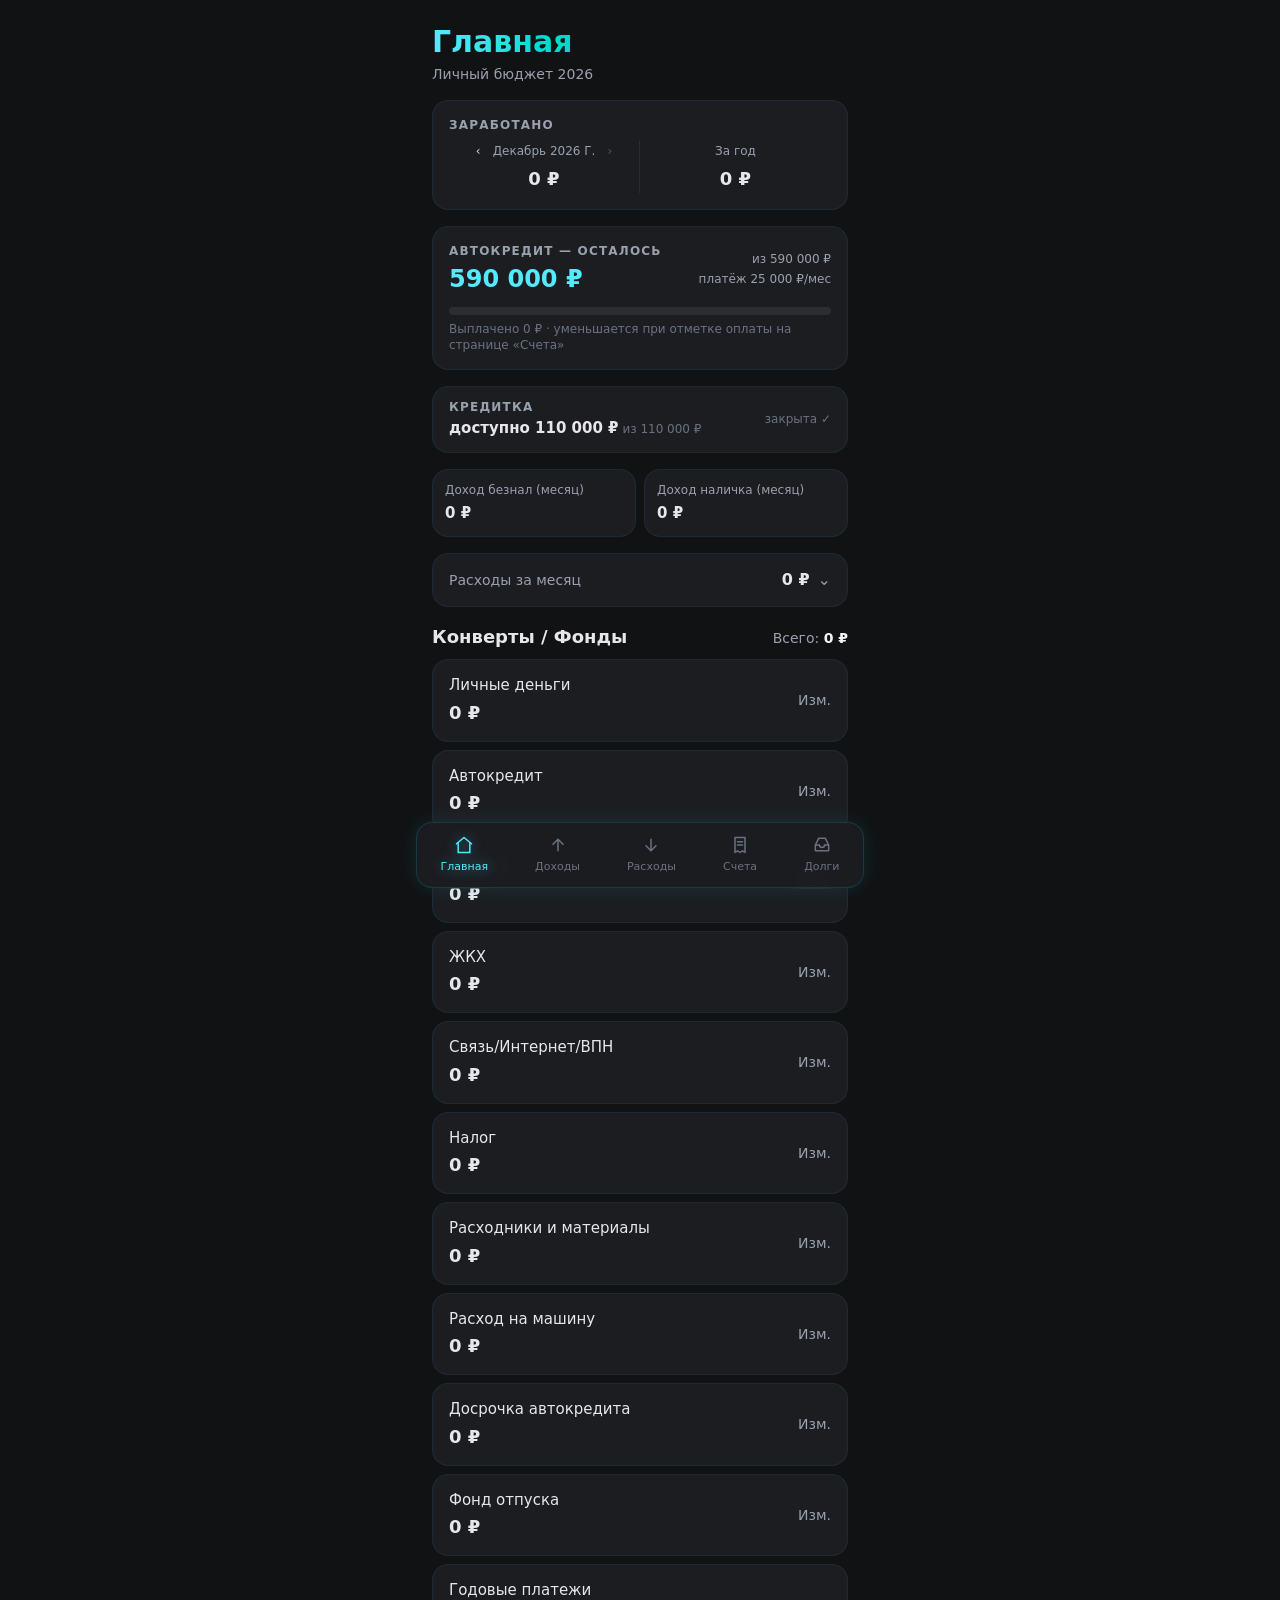
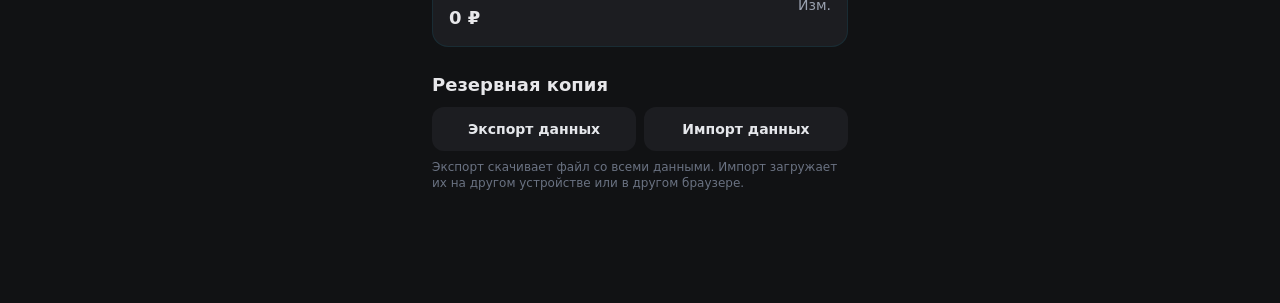
==== commit 31df4a25: "Add files via upload" ====
--- a/index.html
+++ b/index.html
@@ -5,8 +5,8 @@
     <meta name="viewport" content="width=device-width, initial-scale=1.0, maximum-scale=1.0" />
     <meta name="theme-color" content="#111214" />
     <title>Личный бюджет</title>
-    <script type="module" crossorigin src="./assets/index-BhZGP51b.js"></script>
-    <link rel="stylesheet" crossorigin href="./assets/index-BRYHV61d.css">
+    <script type="module" crossorigin src="/assets/index-DgNu45vC.js"></script>
+    <link rel="stylesheet" crossorigin href="/assets/index-BZNQaKDg.css">
   </head>
   <body>
     <div id="root"></div>
--- a/assets/index-BZNQaKDg.css
+++ b/assets/index-BZNQaKDg.css
@@ -0,0 +1,2 @@
+/*! tailwindcss v4.3.2 | MIT License | https://tailwindcss.com */
+@layer properties{@supports (((-webkit-hyphens:none)) and (not (margin-trim:inline))) or ((-moz-orient:inline) and (not (color:rgb(from red r g b)))){*,:before,:after,::backdrop{--tw-translate-x:0;--tw-translate-y:0;--tw-translate-z:0;--tw-rotate-x:initial;--tw-rotate-y:initial;--tw-rotate-z:initial;--tw-skew-x:initial;--tw-skew-y:initial;--tw-divide-x-reverse:0;--tw-border-style:solid;--tw-gradient-position:initial;--tw-gradient-from:#0000;--tw-gradient-via:#0000;--tw-gradient-to:#0000;--tw-gradient-stops:initial;--tw-gradient-via-stops:initial;--tw-gradient-from-position:0%;--tw-gradient-via-position:50%;--tw-gradient-to-position:100%;--tw-font-weight:initial;--tw-tracking:initial;--tw-shadow:0 0 #0000;--tw-shadow-color:initial;--tw-shadow-alpha:100%;--tw-inset-shadow:0 0 #0000;--tw-inset-shadow-color:initial;--tw-inset-shadow-alpha:100%;--tw-ring-color:initial;--tw-ring-shadow:0 0 #0000;--tw-inset-ring-color:initial;--tw-inset-ring-shadow:0 0 #0000;--tw-ring-inset:initial;--tw-ring-offset-width:0px;--tw-ring-offset-color:#fff;--tw-ring-offset-shadow:0 0 #0000;--tw-blur:initial;--tw-brightness:initial;--tw-contrast:initial;--tw-grayscale:initial;--tw-hue-rotate:initial;--tw-invert:initial;--tw-opacity:initial;--tw-saturate:initial;--tw-sepia:initial;--tw-drop-shadow:initial;--tw-drop-shadow-color:initial;--tw-drop-shadow-alpha:100%;--tw-drop-shadow-size:initial;--tw-backdrop-blur:initial;--tw-backdrop-brightness:initial;--tw-backdrop-contrast:initial;--tw-backdrop-grayscale:initial;--tw-backdrop-hue-rotate:initial;--tw-backdrop-invert:initial;--tw-backdrop-opacity:initial;--tw-backdrop-saturate:initial;--tw-backdrop-sepia:initial}}}@layer theme{:root,:host{--font-sans:ui-sans-serif, system-ui, sans-serif, "Apple Color Emoji", "Segoe UI Emoji", "Segoe UI Symbol", "Noto Color Emoji";--font-mono:ui-monospace, SFMono-Regular, Menlo, Monaco, Consolas, "Liberation Mono", "Courier New", monospace;--color-red-400:oklch(70.4% .191 22.216);--color-teal-400:oklch(77.7% .152 181.912);--color-teal-500:oklch(70.4% .14 182.503);--color-teal-600:oklch(60% .118 184.704);--color-cyan-300:oklch(86.5% .127 207.078);--color-cyan-400:oklch(78.9% .154 211.53);--color-cyan-500:oklch(71.5% .143 215.221);--color-cyan-600:oklch(60.9% .126 221.723);--color-gray-100:oklch(96.7% .003 264.542);--color-gray-200:oklch(92.8% .006 264.531);--color-gray-300:oklch(87.2% .01 258.338);--color-gray-400:oklch(70.7% .022 261.325);--color-gray-500:oklch(55.1% .027 264.364);--spacing:.25rem;--container-md:28rem;--text-xs:.75rem;--text-xs--line-height:calc(1 / .75);--text-sm:.875rem;--text-sm--line-height:calc(1.25 / .875);--text-base:1rem;--text-base--line-height:calc(1.5 / 1);--text-lg:1.125rem;--text-lg--line-height:calc(1.75 / 1.125);--text-2xl:1.5rem;--text-2xl--line-height:calc(2 / 1.5);--text-3xl:1.875rem;--text-3xl--line-height:calc(2.25 / 1.875);--font-weight-normal:400;--font-weight-medium:500;--font-weight-semibold:600;--font-weight-bold:700;--tracking-wide:.025em;--tracking-widest:.1em;--radius-md:.375rem;--radius-lg:.5rem;--radius-xl:.75rem;--radius-2xl:1rem;--default-transition-duration:.15s;--default-transition-timing-function:cubic-bezier(.4, 0, .2, 1);--default-font-family:var(--font-sans);--default-mono-font-family:var(--font-mono)}}@layer base{*,:after,:before,::backdrop{box-sizing:border-box;border:0 solid;margin:0;padding:0}::file-selector-button{box-sizing:border-box;border:0 solid;margin:0;padding:0}html,:host{-webkit-text-size-adjust:100%;tab-size:4;line-height:1.5;font-family:var(--default-font-family,ui-sans-serif, system-ui, sans-serif, "Apple Color Emoji", "Segoe UI Emoji", "Segoe UI Symbol", "Noto Color Emoji");font-feature-settings:var(--default-font-feature-settings,normal);font-variation-settings:var(--default-font-variation-settings,normal);-webkit-tap-highlight-color:transparent}hr{height:0;color:inherit;border-top-width:1px}abbr:where([title]){-webkit-text-decoration:underline dotted;text-decoration:underline dotted}h1,h2,h3,h4,h5,h6{font-size:inherit;font-weight:inherit}a{color:inherit;-webkit-text-decoration:inherit;-webkit-text-decoration:inherit;-webkit-text-decoration:inherit;-webkit-text-decoration:inherit;text-decoration:inherit}b,strong{font-weight:bolder}code,kbd,samp,pre{font-family:var(--default-mono-font-family,ui-monospace, SFMono-Regular, Menlo, Monaco, Consolas, "Liberation Mono", "Courier New", monospace);font-feature-settings:var(--default-mono-font-feature-settings,normal);font-variation-settings:var(--default-mono-font-variation-settings,normal);font-size:1em}small{font-size:80%}sub,sup{vertical-align:baseline;font-size:75%;line-height:0;position:relative}sub{bottom:-.25em}sup{top:-.5em}table{text-indent:0;border-color:inherit;border-collapse:collapse}:-moz-focusring{outline:auto}progress{vertical-align:baseline}summary{display:list-item}ol,ul,menu{list-style:none}img,svg,video,canvas,audio,iframe,embed,object{vertical-align:middle;display:block}img,video{max-width:100%;height:auto}button,input,select,optgroup,textarea{font:inherit;font-feature-settings:inherit;font-variation-settings:inherit;letter-spacing:inherit;color:inherit;opacity:1;background-color:#0000;border-radius:0}::file-selector-button{font:inherit;font-feature-settings:inherit;font-variation-settings:inherit;letter-spacing:inherit;color:inherit;opacity:1;background-color:#0000;border-radius:0}:where(select:is([multiple],[size])) optgroup{font-weight:bolder}:where(select:is([multiple],[size])) optgroup option{padding-inline-start:20px}::file-selector-button{margin-inline-end:4px}::placeholder{opacity:1}@supports (not ((-webkit-appearance:-apple-pay-button))) or (contain-intrinsic-size:1px){::placeholder{color:currentColor}@supports (color:color-mix(in lab, red, red)){::placeholder{color:color-mix(in oklab, currentcolor 50%, transparent)}}}textarea{resize:vertical}::-webkit-search-decoration{-webkit-appearance:none}::-webkit-date-and-time-value{min-height:1lh;text-align:inherit}::-webkit-datetime-edit{display:inline-flex}::-webkit-datetime-edit-fields-wrapper{padding:0}::-webkit-datetime-edit{padding-block:0}::-webkit-datetime-edit-year-field{padding-block:0}::-webkit-datetime-edit-month-field{padding-block:0}::-webkit-datetime-edit-day-field{padding-block:0}::-webkit-datetime-edit-hour-field{padding-block:0}::-webkit-datetime-edit-minute-field{padding-block:0}::-webkit-datetime-edit-second-field{padding-block:0}::-webkit-datetime-edit-millisecond-field{padding-block:0}::-webkit-datetime-edit-meridiem-field{padding-block:0}::-webkit-calendar-picker-indicator{line-height:1}:-moz-ui-invalid{box-shadow:none}button,input:where([type=button],[type=reset],[type=submit]){appearance:button}::file-selector-button{appearance:button}::-webkit-inner-spin-button{height:auto}::-webkit-outer-spin-button{height:auto}[hidden]:where(:not([hidden=until-found])){display:none!important}}@layer components;@layer utilities{.fixed{position:fixed}.bottom-3{bottom:calc(var(--spacing) * 3)}.left-1\/2{left:50%}.col-span-2{grid-column:span 2/span 2}.mx-auto{margin-inline:auto}.-mt-4{margin-top:calc(var(--spacing) * -4)}.mt-0\.5{margin-top:calc(var(--spacing) * .5)}.mt-1{margin-top:var(--spacing)}.mt-1\.5{margin-top:calc(var(--spacing) * 1.5)}.mt-2{margin-top:calc(var(--spacing) * 2)}.mt-3{margin-top:calc(var(--spacing) * 3)}.mt-4{margin-top:calc(var(--spacing) * 4)}.mt-6{margin-top:calc(var(--spacing) * 6)}.mb-1{margin-bottom:var(--spacing)}.mb-1\.5{margin-bottom:calc(var(--spacing) * 1.5)}.mb-2{margin-bottom:calc(var(--spacing) * 2)}.mb-3{margin-bottom:calc(var(--spacing) * 3)}.mb-4{margin-bottom:calc(var(--spacing) * 4)}.ml-2{margin-left:calc(var(--spacing) * 2)}.block{display:block}.flex{display:flex}.grid{display:grid}.hidden{display:none}.h-1{height:var(--spacing)}.h-2{height:calc(var(--spacing) * 2)}.h-4{height:calc(var(--spacing) * 4)}.h-6{height:calc(var(--spacing) * 6)}.h-full{height:100%}.min-h-dvh{min-height:100dvh}.w-4{width:calc(var(--spacing) * 4)}.w-6{width:calc(var(--spacing) * 6)}.w-24{width:calc(var(--spacing) * 24)}.w-32{width:calc(var(--spacing) * 32)}.w-\[calc\(100\%-2rem\)\]{width:calc(100% - 2rem)}.w-full{width:100%}.max-w-md{max-width:var(--container-md)}.flex-1{flex:1}.-translate-x-1\/2{--tw-translate-x:calc(calc(1 / 2 * 100%) * -1);translate:var(--tw-translate-x) var(--tw-translate-y)}.rotate-180{rotate:180deg}.transform{transform:var(--tw-rotate-x,) var(--tw-rotate-y,) var(--tw-rotate-z,) var(--tw-skew-x,) var(--tw-skew-y,)}.appearance-none{appearance:none}.grid-cols-2{grid-template-columns:repeat(2,minmax(0,1fr))}.flex-col{flex-direction:column}.flex-wrap{flex-wrap:wrap}.items-baseline{align-items:baseline}.items-center{align-items:center}.items-start{align-items:flex-start}.justify-around{justify-content:space-around}.justify-between{justify-content:space-between}.justify-center{justify-content:center}.gap-1{gap:var(--spacing)}.gap-2{gap:calc(var(--spacing) * 2)}.gap-3{gap:calc(var(--spacing) * 3)}:where(.divide-x>:not(:last-child)){--tw-divide-x-reverse:0;border-inline-style:var(--tw-border-style);border-inline-start-width:calc(1px * var(--tw-divide-x-reverse));border-inline-end-width:calc(1px * calc(1 - var(--tw-divide-x-reverse)))}:where(.divide-\[\#2c2d33\]>:not(:last-child)){border-color:#2c2d33}.truncate{text-overflow:ellipsis;white-space:nowrap;overflow:hidden}.overflow-hidden{overflow:hidden}.rounded{border-radius:.25rem}.rounded-2xl{border-radius:var(--radius-2xl)}.rounded-full{border-radius:3.40282e38px}.rounded-lg{border-radius:var(--radius-lg)}.rounded-md{border-radius:var(--radius-md)}.rounded-xl{border-radius:var(--radius-xl)}.border{border-style:var(--tw-border-style);border-width:1px}.border-t{border-top-style:var(--tw-border-style);border-top-width:1px}.border-\[\#2c2d33\]{border-color:#2c2d33}.border-\[\#3a3b41\]{border-color:#3a3b41}.border-cyan-400{border-color:var(--color-cyan-400)}.border-cyan-500\/10{border-color:#00b7d71a}@supports (color:color-mix(in lab, red, red)){.border-cyan-500\/10{border-color:color-mix(in oklab, var(--color-cyan-500) 10%, transparent)}}.border-cyan-500\/20{border-color:#00b7d733}@supports (color:color-mix(in lab, red, red)){.border-cyan-500\/20{border-color:color-mix(in oklab, var(--color-cyan-500) 20%, transparent)}}.border-gray-200{border-color:var(--color-gray-200)}.border-gray-400{border-color:var(--color-gray-400)}.bg-\[\#1c1d21\]{background-color:#1c1d21}.bg-\[\#1c1d21\]\/95{background-color:oklab(23.1384% .000627048 -.00780095/.95)}.bg-\[\#2c2d33\]{background-color:#2c2d33}.bg-\[\#3a3b41\]{background-color:#3a3b41}.bg-\[\#26272c\]{background-color:#26272c}.bg-cyan-400\/10{background-color:#00d2ef1a}@supports (color:color-mix(in lab, red, red)){.bg-cyan-400\/10{background-color:color-mix(in oklab, var(--color-cyan-400) 10%, transparent)}}.bg-gray-200{background-color:var(--color-gray-200)}.bg-gradient-to-r{--tw-gradient-position:to right in oklab;background-image:linear-gradient(var(--tw-gradient-stops))}.from-cyan-300{--tw-gradient-from:var(--color-cyan-300);--tw-gradient-stops:var(--tw-gradient-via-stops,var(--tw-gradient-position), var(--tw-gradient-from) var(--tw-gradient-from-position), var(--tw-gradient-to) var(--tw-gradient-to-position))}.from-cyan-400{--tw-gradient-from:var(--color-cyan-400);--tw-gradient-stops:var(--tw-gradient-via-stops,var(--tw-gradient-position), var(--tw-gradient-from) var(--tw-gradient-from-position), var(--tw-gradient-to) var(--tw-gradient-to-position))}.from-cyan-500{--tw-gradient-from:var(--color-cyan-500);--tw-gradient-stops:var(--tw-gradient-via-stops,var(--tw-gradient-position), var(--tw-gradient-from) var(--tw-gradient-from-position), var(--tw-gradient-to) var(--tw-gradient-to-position))}.to-teal-400{--tw-gradient-to:var(--color-teal-400);--tw-gradient-stops:var(--tw-gradient-via-stops,var(--tw-gradient-position), var(--tw-gradient-from) var(--tw-gradient-from-position), var(--tw-gradient-to) var(--tw-gradient-to-position))}.to-teal-500{--tw-gradient-to:var(--color-teal-500);--tw-gradient-stops:var(--tw-gradient-via-stops,var(--tw-gradient-position), var(--tw-gradient-from) var(--tw-gradient-from-position), var(--tw-gradient-to) var(--tw-gradient-to-position))}.bg-clip-text{-webkit-background-clip:text;background-clip:text}.\!p-0{padding:0!important}.\!p-3{padding:calc(var(--spacing) * 3)!important}.p-1{padding:var(--spacing)}.p-3{padding:calc(var(--spacing) * 3)}.p-4{padding:calc(var(--spacing) * 4)}.px-1{padding-inline:var(--spacing)}.px-1\.5{padding-inline:calc(var(--spacing) * 1.5)}.px-2{padding-inline:calc(var(--spacing) * 2)}.px-2\.5{padding-inline:calc(var(--spacing) * 2.5)}.px-3{padding-inline:calc(var(--spacing) * 3)}.px-4{padding-inline:calc(var(--spacing) * 4)}.\!py-2{padding-block:calc(var(--spacing) * 2)!important}.\!py-3{padding-block:calc(var(--spacing) * 3)!important}.\!py-3\.5{padding-block:calc(var(--spacing) * 3.5)!important}.py-0\.5{padding-block:calc(var(--spacing) * .5)}.py-1{padding-block:var(--spacing)}.py-1\.5{padding-block:calc(var(--spacing) * 1.5)}.py-2{padding-block:calc(var(--spacing) * 2)}.py-2\.5{padding-block:calc(var(--spacing) * 2.5)}.py-3{padding-block:calc(var(--spacing) * 3)}.py-3\.5{padding-block:calc(var(--spacing) * 3.5)}.pt-1{padding-top:var(--spacing)}.pt-2{padding-top:calc(var(--spacing) * 2)}.pt-6{padding-top:calc(var(--spacing) * 6)}.pb-28{padding-bottom:calc(var(--spacing) * 28)}.pl-3{padding-left:calc(var(--spacing) * 3)}.text-center{text-align:center}.text-right{text-align:right}.text-2xl{font-size:var(--text-2xl);line-height:var(--tw-leading,var(--text-2xl--line-height))}.text-3xl{font-size:var(--text-3xl);line-height:var(--tw-leading,var(--text-3xl--line-height))}.text-base{font-size:var(--text-base);line-height:var(--tw-leading,var(--text-base--line-height))}.text-lg{font-size:var(--text-lg);line-height:var(--tw-leading,var(--text-lg--line-height))}.text-sm{font-size:var(--text-sm);line-height:var(--tw-leading,var(--text-sm--line-height))}.text-xs{font-size:var(--text-xs);line-height:var(--tw-leading,var(--text-xs--line-height))}.text-\[10px\]{font-size:10px}.text-\[11px\]{font-size:11px}.text-\[15px\]{font-size:15px}.font-bold{--tw-font-weight:var(--font-weight-bold);font-weight:var(--font-weight-bold)}.font-medium{--tw-font-weight:var(--font-weight-medium);font-weight:var(--font-weight-medium)}.font-normal{--tw-font-weight:var(--font-weight-normal);font-weight:var(--font-weight-normal)}.font-semibold{--tw-font-weight:var(--font-weight-semibold);font-weight:var(--font-weight-semibold)}.tracking-wide{--tw-tracking:var(--tracking-wide);letter-spacing:var(--tracking-wide)}.tracking-widest{--tw-tracking:var(--tracking-widest);letter-spacing:var(--tracking-widest)}.whitespace-nowrap{white-space:nowrap}.text-\[\#06171a\]{color:#06171a}.text-\[\#111214\]{color:#111214}.text-cyan-300{color:var(--color-cyan-300)}.text-cyan-400{color:var(--color-cyan-400)}.text-gray-100{color:var(--color-gray-100)}.text-gray-200{color:var(--color-gray-200)}.text-gray-300{color:var(--color-gray-300)}.text-gray-400{color:var(--color-gray-400)}.text-gray-500{color:var(--color-gray-500)}.text-red-400{color:var(--color-red-400)}.text-transparent{color:#0000}.capitalize{text-transform:capitalize}.uppercase{text-transform:uppercase}.line-through{text-decoration-line:line-through}.accent-cyan-400{accent-color:var(--color-cyan-400)}.shadow-\[0_0_8px_rgba\(34\,211\,238\,0\.6\)\]{--tw-shadow:0 0 8px var(--tw-shadow-color,#22d3ee99);box-shadow:var(--tw-inset-shadow), var(--tw-inset-ring-shadow), var(--tw-ring-offset-shadow), var(--tw-ring-shadow), var(--tw-shadow)}.shadow-\[0_0_16px_rgba\(34\,211\,238\,0\.35\)\]{--tw-shadow:0 0 16px var(--tw-shadow-color,#22d3ee59);box-shadow:var(--tw-inset-shadow), var(--tw-inset-ring-shadow), var(--tw-ring-offset-shadow), var(--tw-ring-shadow), var(--tw-shadow)}.shadow-\[0_0_20px_rgba\(34\,211\,238\,0\.12\)\]{--tw-shadow:0 0 20px var(--tw-shadow-color,#22d3ee1f);box-shadow:var(--tw-inset-shadow), var(--tw-inset-ring-shadow), var(--tw-ring-offset-shadow), var(--tw-ring-shadow), var(--tw-shadow)}.drop-shadow-\[0_0_6px_rgba\(34\,211\,238\,0\.6\)\]{--tw-drop-shadow-size:drop-shadow(0 0 6px var(--tw-drop-shadow-color,#22d3ee99));--tw-drop-shadow:var(--tw-drop-shadow-size);filter:var(--tw-blur,) var(--tw-brightness,) var(--tw-contrast,) var(--tw-grayscale,) var(--tw-hue-rotate,) var(--tw-invert,) var(--tw-saturate,) var(--tw-sepia,) var(--tw-drop-shadow,)}.filter{filter:var(--tw-blur,) var(--tw-brightness,) var(--tw-contrast,) var(--tw-grayscale,) var(--tw-hue-rotate,) var(--tw-invert,) var(--tw-saturate,) var(--tw-sepia,) var(--tw-drop-shadow,)}.backdrop-blur{--tw-backdrop-blur:blur(8px);-webkit-backdrop-filter:var(--tw-backdrop-blur,) var(--tw-backdrop-brightness,) var(--tw-backdrop-contrast,) var(--tw-backdrop-grayscale,) var(--tw-backdrop-hue-rotate,) var(--tw-backdrop-invert,) var(--tw-backdrop-opacity,) var(--tw-backdrop-saturate,) var(--tw-backdrop-sepia,);backdrop-filter:var(--tw-backdrop-blur,) var(--tw-backdrop-brightness,) var(--tw-backdrop-contrast,) var(--tw-backdrop-grayscale,) var(--tw-backdrop-hue-rotate,) var(--tw-backdrop-invert,) var(--tw-backdrop-opacity,) var(--tw-backdrop-saturate,) var(--tw-backdrop-sepia,)}.transition-transform{transition-property:transform,translate,scale,rotate;transition-timing-function:var(--tw-ease,var(--default-transition-timing-function));transition-duration:var(--tw-duration,var(--default-transition-duration))}.outline-none{--tw-outline-style:none;outline-style:none}.first\:border-t-0:first-child{border-top-style:var(--tw-border-style);border-top-width:0}.focus\:border-cyan-400:focus{border-color:var(--color-cyan-400)}.focus\:shadow-\[0_0_10px_rgba\(34\,211\,238\,0\.25\)\]:focus{--tw-shadow:0 0 10px var(--tw-shadow-color,#22d3ee40);box-shadow:var(--tw-inset-shadow), var(--tw-inset-ring-shadow), var(--tw-ring-offset-shadow), var(--tw-ring-shadow), var(--tw-shadow)}.active\:bg-\[\#26272c\]:active{background-color:#26272c}.active\:from-cyan-600:active{--tw-gradient-from:var(--color-cyan-600);--tw-gradient-stops:var(--tw-gradient-via-stops,var(--tw-gradient-position), var(--tw-gradient-from) var(--tw-gradient-from-position), var(--tw-gradient-to) var(--tw-gradient-to-position))}.active\:to-teal-600:active{--tw-gradient-to:var(--color-teal-600);--tw-gradient-stops:var(--tw-gradient-via-stops,var(--tw-gradient-position), var(--tw-gradient-from) var(--tw-gradient-from-position), var(--tw-gradient-to) var(--tw-gradient-to-position))}.disabled\:opacity-30:disabled{opacity:.3}.disabled\:opacity-50:disabled{opacity:.5}.disabled\:shadow-none:disabled{--tw-shadow:0 0 #0000;box-shadow:var(--tw-inset-shadow), var(--tw-inset-ring-shadow), var(--tw-ring-offset-shadow), var(--tw-ring-shadow), var(--tw-shadow)}}html,body{color:#e7e7ea;background:#111214}input[type=number]::-webkit-inner-spin-button{opacity:.4}@property --tw-translate-x{syntax:"*";inherits:false;initial-value:0}@property --tw-translate-y{syntax:"*";inherits:false;initial-value:0}@property --tw-translate-z{syntax:"*";inherits:false;initial-value:0}@property --tw-rotate-x{syntax:"*";inherits:false}@property --tw-rotate-y{syntax:"*";inherits:false}@property --tw-rotate-z{syntax:"*";inherits:false}@property --tw-skew-x{syntax:"*";inherits:false}@property --tw-skew-y{syntax:"*";inherits:false}@property --tw-divide-x-reverse{syntax:"*";inherits:false;initial-value:0}@property --tw-border-style{syntax:"*";inherits:false;initial-value:solid}@property --tw-gradient-position{syntax:"*";inherits:false}@property --tw-gradient-from{syntax:"<color>";inherits:false;initial-value:#0000}@property --tw-gradient-via{syntax:"<color>";inherits:false;initial-value:#0000}@property --tw-gradient-to{syntax:"<color>";inherits:false;initial-value:#0000}@property --tw-gradient-stops{syntax:"*";inherits:false}@property --tw-gradient-via-stops{syntax:"*";inherits:false}@property --tw-gradient-from-position{syntax:"<length-percentage>";inherits:false;initial-value:0%}@property --tw-gradient-via-position{syntax:"<length-percentage>";inherits:false;initial-value:50%}@property --tw-gradient-to-position{syntax:"<length-percentage>";inherits:false;initial-value:100%}@property --tw-font-weight{syntax:"*";inherits:false}@property --tw-tracking{syntax:"*";inherits:false}@property --tw-shadow{syntax:"*";inherits:false;initial-value:0 0 #0000}@property --tw-shadow-color{syntax:"*";inherits:false}@property --tw-shadow-alpha{syntax:"<percentage>";inherits:false;initial-value:100%}@property --tw-inset-shadow{syntax:"*";inherits:false;initial-value:0 0 #0000}@property --tw-inset-shadow-color{syntax:"*";inherits:false}@property --tw-inset-shadow-alpha{syntax:"<percentage>";inherits:false;initial-value:100%}@property --tw-ring-color{syntax:"*";inherits:false}@property --tw-ring-shadow{syntax:"*";inherits:false;initial-value:0 0 #0000}@property --tw-inset-ring-color{syntax:"*";inherits:false}@property --tw-inset-ring-shadow{syntax:"*";inherits:false;initial-value:0 0 #0000}@property --tw-ring-inset{syntax:"*";inherits:false}@property --tw-ring-offset-width{syntax:"<length>";inherits:false;initial-value:0}@property --tw-ring-offset-color{syntax:"*";inherits:false;initial-value:#fff}@property --tw-ring-offset-shadow{syntax:"*";inherits:false;initial-value:0 0 #0000}@property --tw-blur{syntax:"*";inherits:false}@property --tw-brightness{syntax:"*";inherits:false}@property --tw-contrast{syntax:"*";inherits:false}@property --tw-grayscale{syntax:"*";inherits:false}@property --tw-hue-rotate{syntax:"*";inherits:false}@property --tw-invert{syntax:"*";inherits:false}@property --tw-opacity{syntax:"*";inherits:false}@property --tw-saturate{syntax:"*";inherits:false}@property --tw-sepia{syntax:"*";inherits:false}@property --tw-drop-shadow{syntax:"*";inherits:false}@property --tw-drop-shadow-color{syntax:"*";inherits:false}@property --tw-drop-shadow-alpha{syntax:"<percentage>";inherits:false;initial-value:100%}@property --tw-drop-shadow-size{syntax:"*";inherits:false}@property --tw-backdrop-blur{syntax:"*";inherits:false}@property --tw-backdrop-brightness{syntax:"*";inherits:false}@property --tw-backdrop-contrast{syntax:"*";inherits:false}@property --tw-backdrop-grayscale{syntax:"*";inherits:false}@property --tw-backdrop-hue-rotate{syntax:"*";inherits:false}@property --tw-backdrop-invert{syntax:"*";inherits:false}@property --tw-backdrop-opacity{syntax:"*";inherits:false}@property --tw-backdrop-saturate{syntax:"*";inherits:false}@property --tw-backdrop-sepia{syntax:"*";inherits:false}
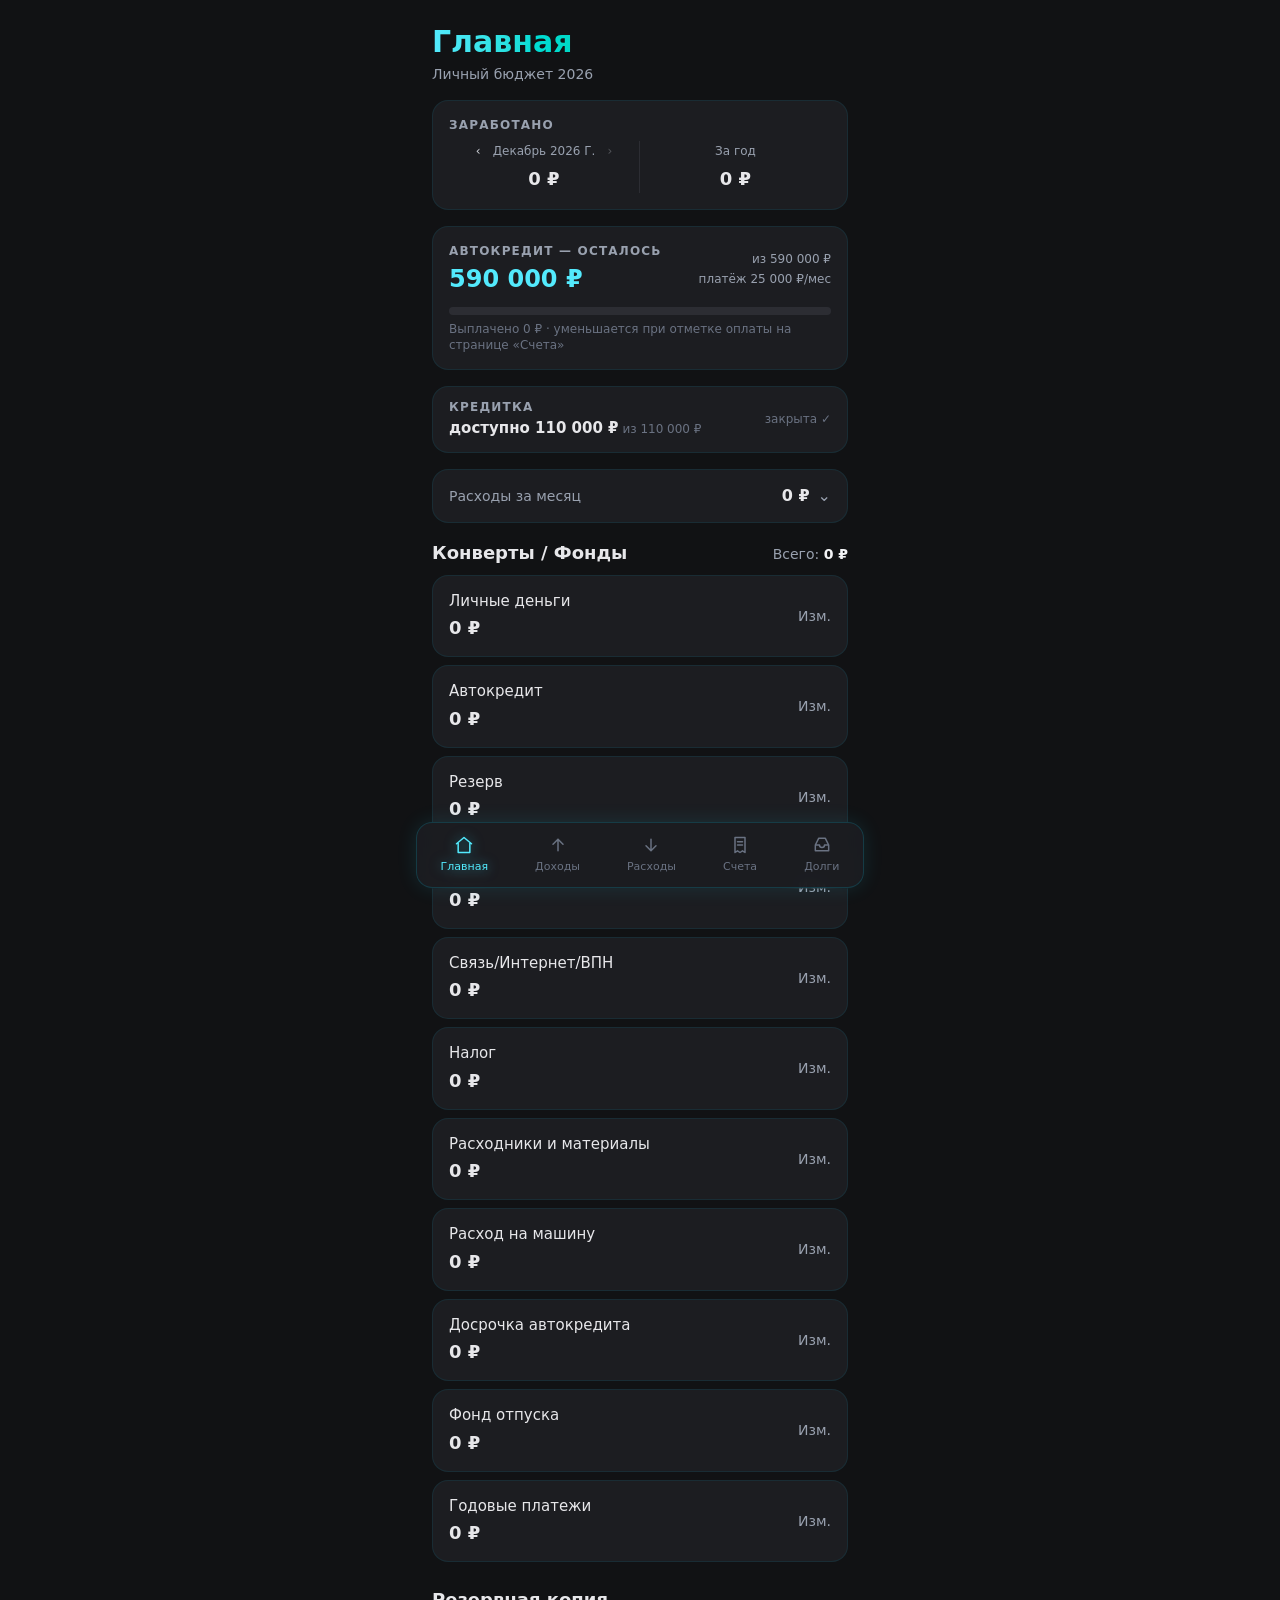
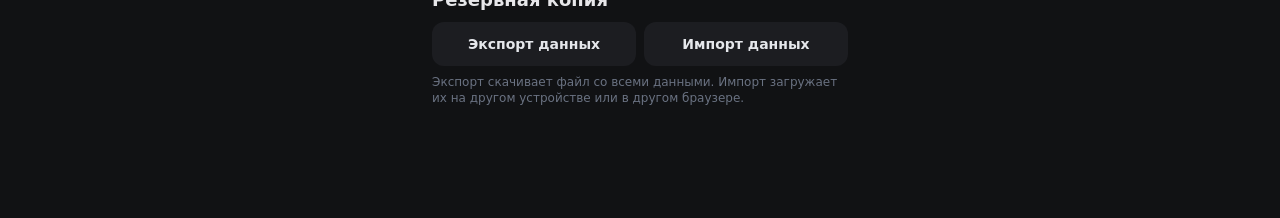
==== commit 127cc184: "Add files via upload" ====
--- a/index.html
+++ b/index.html
@@ -4,9 +4,14 @@
     <meta charset="UTF-8" />
     <meta name="viewport" content="width=device-width, initial-scale=1.0, maximum-scale=1.0" />
     <meta name="theme-color" content="#111214" />
+    <link rel="manifest" href="./manifest.webmanifest" />
+    <link rel="apple-touch-icon" href="./icon-180.png" />
+    <meta name="apple-mobile-web-app-capable" content="yes" />
+    <meta name="apple-mobile-web-app-status-bar-style" content="black-translucent" />
+    <meta name="apple-mobile-web-app-title" content="Бюджет" />
     <title>Личный бюджет</title>
-    <script type="module" crossorigin src="/assets/index-DgNu45vC.js"></script>
-    <link rel="stylesheet" crossorigin href="/assets/index-BZNQaKDg.css">
+    <script type="module" crossorigin src="./assets/index-CJwpCQE6.js"></script>
+    <link rel="stylesheet" crossorigin href="./assets/index-Bve8V28i.css">
   </head>
   <body>
     <div id="root"></div>
--- a/assets/index-Bve8V28i.css
+++ b/assets/index-Bve8V28i.css
@@ -0,0 +1,2 @@
+/*! tailwindcss v4.3.2 | MIT License | https://tailwindcss.com */
+@layer properties{@supports (((-webkit-hyphens:none)) and (not (margin-trim:inline))) or ((-moz-orient:inline) and (not (color:rgb(from red r g b)))){*,:before,:after,::backdrop{--tw-translate-x:0;--tw-translate-y:0;--tw-translate-z:0;--tw-rotate-x:initial;--tw-rotate-y:initial;--tw-rotate-z:initial;--tw-skew-x:initial;--tw-skew-y:initial;--tw-divide-x-reverse:0;--tw-border-style:solid;--tw-gradient-position:initial;--tw-gradient-from:#0000;--tw-gradient-via:#0000;--tw-gradient-to:#0000;--tw-gradient-stops:initial;--tw-gradient-via-stops:initial;--tw-gradient-from-position:0%;--tw-gradient-via-position:50%;--tw-gradient-to-position:100%;--tw-font-weight:initial;--tw-tracking:initial;--tw-shadow:0 0 #0000;--tw-shadow-color:initial;--tw-shadow-alpha:100%;--tw-inset-shadow:0 0 #0000;--tw-inset-shadow-color:initial;--tw-inset-shadow-alpha:100%;--tw-ring-color:initial;--tw-ring-shadow:0 0 #0000;--tw-inset-ring-color:initial;--tw-inset-ring-shadow:0 0 #0000;--tw-ring-inset:initial;--tw-ring-offset-width:0px;--tw-ring-offset-color:#fff;--tw-ring-offset-shadow:0 0 #0000;--tw-blur:initial;--tw-brightness:initial;--tw-contrast:initial;--tw-grayscale:initial;--tw-hue-rotate:initial;--tw-invert:initial;--tw-opacity:initial;--tw-saturate:initial;--tw-sepia:initial;--tw-drop-shadow:initial;--tw-drop-shadow-color:initial;--tw-drop-shadow-alpha:100%;--tw-drop-shadow-size:initial;--tw-backdrop-blur:initial;--tw-backdrop-brightness:initial;--tw-backdrop-contrast:initial;--tw-backdrop-grayscale:initial;--tw-backdrop-hue-rotate:initial;--tw-backdrop-invert:initial;--tw-backdrop-opacity:initial;--tw-backdrop-saturate:initial;--tw-backdrop-sepia:initial}}}@layer theme{:root,:host{--font-sans:ui-sans-serif, system-ui, sans-serif, "Apple Color Emoji", "Segoe UI Emoji", "Segoe UI Symbol", "Noto Color Emoji";--font-mono:ui-monospace, SFMono-Regular, Menlo, Monaco, Consolas, "Liberation Mono", "Courier New", monospace;--color-red-400:oklch(70.4% .191 22.216);--color-red-500:oklch(63.7% .237 25.331);--color-emerald-400:oklch(76.5% .177 163.223);--color-teal-400:oklch(77.7% .152 181.912);--color-teal-500:oklch(70.4% .14 182.503);--color-teal-600:oklch(60% .118 184.704);--color-cyan-300:oklch(86.5% .127 207.078);--color-cyan-400:oklch(78.9% .154 211.53);--color-cyan-500:oklch(71.5% .143 215.221);--color-cyan-600:oklch(60.9% .126 221.723);--color-gray-100:oklch(96.7% .003 264.542);--color-gray-200:oklch(92.8% .006 264.531);--color-gray-300:oklch(87.2% .01 258.338);--color-gray-400:oklch(70.7% .022 261.325);--color-gray-500:oklch(55.1% .027 264.364);--color-black:#000;--spacing:.25rem;--container-md:28rem;--text-xs:.75rem;--text-xs--line-height:calc(1 / .75);--text-sm:.875rem;--text-sm--line-height:calc(1.25 / .875);--text-base:1rem;--text-base--line-height:calc(1.5 / 1);--text-lg:1.125rem;--text-lg--line-height:calc(1.75 / 1.125);--text-xl:1.25rem;--text-xl--line-height:calc(1.75 / 1.25);--text-2xl:1.5rem;--text-2xl--line-height:calc(2 / 1.5);--text-3xl:1.875rem;--text-3xl--line-height:calc(2.25 / 1.875);--font-weight-normal:400;--font-weight-medium:500;--font-weight-semibold:600;--font-weight-bold:700;--tracking-wide:.025em;--tracking-widest:.1em;--radius-md:.375rem;--radius-lg:.5rem;--radius-xl:.75rem;--radius-2xl:1rem;--default-transition-duration:.15s;--default-transition-timing-function:cubic-bezier(.4, 0, .2, 1);--default-font-family:var(--font-sans);--default-mono-font-family:var(--font-mono)}}@layer base{*,:after,:before,::backdrop{box-sizing:border-box;border:0 solid;margin:0;padding:0}::file-selector-button{box-sizing:border-box;border:0 solid;margin:0;padding:0}html,:host{-webkit-text-size-adjust:100%;tab-size:4;line-height:1.5;font-family:var(--default-font-family,ui-sans-serif, system-ui, sans-serif, "Apple Color Emoji", "Segoe UI Emoji", "Segoe UI Symbol", "Noto Color Emoji");font-feature-settings:var(--default-font-feature-settings,normal);font-variation-settings:var(--default-font-variation-settings,normal);-webkit-tap-highlight-color:transparent}hr{height:0;color:inherit;border-top-width:1px}abbr:where([title]){-webkit-text-decoration:underline dotted;text-decoration:underline dotted}h1,h2,h3,h4,h5,h6{font-size:inherit;font-weight:inherit}a{color:inherit;-webkit-text-decoration:inherit;-webkit-text-decoration:inherit;-webkit-text-decoration:inherit;-webkit-text-decoration:inherit;text-decoration:inherit}b,strong{font-weight:bolder}code,kbd,samp,pre{font-family:var(--default-mono-font-family,ui-monospace, SFMono-Regular, Menlo, Monaco, Consolas, "Liberation Mono", "Courier New", monospace);font-feature-settings:var(--default-mono-font-feature-settings,normal);font-variation-settings:var(--default-mono-font-variation-settings,normal);font-size:1em}small{font-size:80%}sub,sup{vertical-align:baseline;font-size:75%;line-height:0;position:relative}sub{bottom:-.25em}sup{top:-.5em}table{text-indent:0;border-color:inherit;border-collapse:collapse}:-moz-focusring{outline:auto}progress{vertical-align:baseline}summary{display:list-item}ol,ul,menu{list-style:none}img,svg,video,canvas,audio,iframe,embed,object{vertical-align:middle;display:block}img,video{max-width:100%;height:auto}button,input,select,optgroup,textarea{font:inherit;font-feature-settings:inherit;font-variation-settings:inherit;letter-spacing:inherit;color:inherit;opacity:1;background-color:#0000;border-radius:0}::file-selector-button{font:inherit;font-feature-settings:inherit;font-variation-settings:inherit;letter-spacing:inherit;color:inherit;opacity:1;background-color:#0000;border-radius:0}:where(select:is([multiple],[size])) optgroup{font-weight:bolder}:where(select:is([multiple],[size])) optgroup option{padding-inline-start:20px}::file-selector-button{margin-inline-end:4px}::placeholder{opacity:1}@supports (not ((-webkit-appearance:-apple-pay-button))) or (contain-intrinsic-size:1px){::placeholder{color:currentColor}@supports (color:color-mix(in lab, red, red)){::placeholder{color:color-mix(in oklab, currentcolor 50%, transparent)}}}textarea{resize:vertical}::-webkit-search-decoration{-webkit-appearance:none}::-webkit-date-and-time-value{min-height:1lh;text-align:inherit}::-webkit-datetime-edit{display:inline-flex}::-webkit-datetime-edit-fields-wrapper{padding:0}::-webkit-datetime-edit{padding-block:0}::-webkit-datetime-edit-year-field{padding-block:0}::-webkit-datetime-edit-month-field{padding-block:0}::-webkit-datetime-edit-day-field{padding-block:0}::-webkit-datetime-edit-hour-field{padding-block:0}::-webkit-datetime-edit-minute-field{padding-block:0}::-webkit-datetime-edit-second-field{padding-block:0}::-webkit-datetime-edit-millisecond-field{padding-block:0}::-webkit-datetime-edit-meridiem-field{padding-block:0}::-webkit-calendar-picker-indicator{line-height:1}:-moz-ui-invalid{box-shadow:none}button,input:where([type=button],[type=reset],[type=submit]){appearance:button}::file-selector-button{appearance:button}::-webkit-inner-spin-button{height:auto}::-webkit-outer-spin-button{height:auto}[hidden]:where(:not([hidden=until-found])){display:none!important}}@layer components;@layer utilities{.fixed{position:fixed}.inset-0{inset:0}.bottom-3{bottom:calc(var(--spacing) * 3)}.left-1\/2{left:50%}.z-50{z-index:50}.mx-auto{margin-inline:auto}.-mt-4{margin-top:calc(var(--spacing) * -4)}.mt-0\.5{margin-top:calc(var(--spacing) * .5)}.mt-1{margin-top:var(--spacing)}.mt-1\.5{margin-top:calc(var(--spacing) * 1.5)}.mt-2{margin-top:calc(var(--spacing) * 2)}.mt-3{margin-top:calc(var(--spacing) * 3)}.mt-4{margin-top:calc(var(--spacing) * 4)}.mt-6{margin-top:calc(var(--spacing) * 6)}.mb-1{margin-bottom:var(--spacing)}.mb-1\.5{margin-bottom:calc(var(--spacing) * 1.5)}.mb-2{margin-bottom:calc(var(--spacing) * 2)}.mb-3{margin-bottom:calc(var(--spacing) * 3)}.mb-4{margin-bottom:calc(var(--spacing) * 4)}.ml-1\.5{margin-left:calc(var(--spacing) * 1.5)}.ml-2{margin-left:calc(var(--spacing) * 2)}.block{display:block}.flex{display:flex}.grid{display:grid}.hidden{display:none}.h-1{height:var(--spacing)}.h-2{height:calc(var(--spacing) * 2)}.h-4{height:calc(var(--spacing) * 4)}.h-6{height:calc(var(--spacing) * 6)}.h-full{height:100%}.max-h-\[85dvh\]{max-height:85dvh}.min-h-dvh{min-height:100dvh}.w-4{width:calc(var(--spacing) * 4)}.w-6{width:calc(var(--spacing) * 6)}.w-16{width:calc(var(--spacing) * 16)}.w-24{width:calc(var(--spacing) * 24)}.w-32{width:calc(var(--spacing) * 32)}.w-\[calc\(100\%-2rem\)\]{width:calc(100% - 2rem)}.w-full{width:100%}.max-w-md{max-width:var(--container-md)}.flex-1{flex:1}.-translate-x-1\/2{--tw-translate-x:calc(calc(1 / 2 * 100%) * -1);translate:var(--tw-translate-x) var(--tw-translate-y)}.rotate-180{rotate:180deg}.transform{transform:var(--tw-rotate-x,) var(--tw-rotate-y,) var(--tw-rotate-z,) var(--tw-skew-x,) var(--tw-skew-y,)}.appearance-none{appearance:none}.grid-cols-2{grid-template-columns:repeat(2,minmax(0,1fr))}.flex-col{flex-direction:column}.flex-wrap{flex-wrap:wrap}.items-baseline{align-items:baseline}.items-center{align-items:center}.items-end{align-items:flex-end}.items-start{align-items:flex-start}.justify-around{justify-content:space-around}.justify-between{justify-content:space-between}.justify-center{justify-content:center}.gap-1{gap:var(--spacing)}.gap-2{gap:calc(var(--spacing) * 2)}.gap-3{gap:calc(var(--spacing) * 3)}:where(.divide-x>:not(:last-child)){--tw-divide-x-reverse:0;border-inline-style:var(--tw-border-style);border-inline-start-width:calc(1px * var(--tw-divide-x-reverse));border-inline-end-width:calc(1px * calc(1 - var(--tw-divide-x-reverse)))}:where(.divide-\[\#2c2d33\]>:not(:last-child)){border-color:#2c2d33}.overflow-hidden{overflow:hidden}.overflow-y-auto{overflow-y:auto}.rounded{border-radius:.25rem}.rounded-2xl{border-radius:var(--radius-2xl)}.rounded-full{border-radius:3.40282e38px}.rounded-lg{border-radius:var(--radius-lg)}.rounded-md{border-radius:var(--radius-md)}.rounded-xl{border-radius:var(--radius-xl)}.rounded-t-2xl{border-top-left-radius:var(--radius-2xl);border-top-right-radius:var(--radius-2xl)}.border{border-style:var(--tw-border-style);border-width:1px}.border-t{border-top-style:var(--tw-border-style);border-top-width:1px}.border-\[\#2c2d33\]{border-color:#2c2d33}.border-\[\#3a3b41\]{border-color:#3a3b41}.border-cyan-400{border-color:var(--color-cyan-400)}.border-cyan-500\/10{border-color:#00b7d71a}@supports (color:color-mix(in lab, red, red)){.border-cyan-500\/10{border-color:color-mix(in oklab, var(--color-cyan-500) 10%, transparent)}}.border-cyan-500\/20{border-color:#00b7d733}@supports (color:color-mix(in lab, red, red)){.border-cyan-500\/20{border-color:color-mix(in oklab, var(--color-cyan-500) 20%, transparent)}}.border-cyan-500\/40{border-color:#00b7d766}@supports (color:color-mix(in lab, red, red)){.border-cyan-500\/40{border-color:color-mix(in oklab, var(--color-cyan-500) 40%, transparent)}}.border-gray-200{border-color:var(--color-gray-200)}.border-gray-400{border-color:var(--color-gray-400)}.bg-\[\#1c1d21\]{background-color:#1c1d21}.bg-\[\#1c1d21\]\/95{background-color:oklab(23.1384% .000627048 -.00780095/.95)}.bg-\[\#2c2d33\]{background-color:#2c2d33}.bg-\[\#3a3b41\]{background-color:#3a3b41}.bg-\[\#26272c\]{background-color:#26272c}.bg-black\/70{background-color:#000000b3}@supports (color:color-mix(in lab, red, red)){.bg-black\/70{background-color:color-mix(in oklab, var(--color-black) 70%, transparent)}}.bg-cyan-400\/10{background-color:#00d2ef1a}@supports (color:color-mix(in lab, red, red)){.bg-cyan-400\/10{background-color:color-mix(in oklab, var(--color-cyan-400) 10%, transparent)}}.bg-gray-200{background-color:var(--color-gray-200)}.bg-red-500\/10{background-color:#fb2c361a}@supports (color:color-mix(in lab, red, red)){.bg-red-500\/10{background-color:color-mix(in oklab, var(--color-red-500) 10%, transparent)}}.bg-gradient-to-r{--tw-gradient-position:to right in oklab;background-image:linear-gradient(var(--tw-gradient-stops))}.from-cyan-300{--tw-gradient-from:var(--color-cyan-300);--tw-gradient-stops:var(--tw-gradient-via-stops,var(--tw-gradient-position), var(--tw-gradient-from) var(--tw-gradient-from-position), var(--tw-gradient-to) var(--tw-gradient-to-position))}.from-cyan-400{--tw-gradient-from:var(--color-cyan-400);--tw-gradient-stops:var(--tw-gradient-via-stops,var(--tw-gradient-position), var(--tw-gradient-from) var(--tw-gradient-from-position), var(--tw-gradient-to) var(--tw-gradient-to-position))}.from-cyan-500{--tw-gradient-from:var(--color-cyan-500);--tw-gradient-stops:var(--tw-gradient-via-stops,var(--tw-gradient-position), var(--tw-gradient-from) var(--tw-gradient-from-position), var(--tw-gradient-to) var(--tw-gradient-to-position))}.to-teal-400{--tw-gradient-to:var(--color-teal-400);--tw-gradient-stops:var(--tw-gradient-via-stops,var(--tw-gradient-position), var(--tw-gradient-from) var(--tw-gradient-from-position), var(--tw-gradient-to) var(--tw-gradient-to-position))}.to-teal-500{--tw-gradient-to:var(--color-teal-500);--tw-gradient-stops:var(--tw-gradient-via-stops,var(--tw-gradient-position), var(--tw-gradient-from) var(--tw-gradient-from-position), var(--tw-gradient-to) var(--tw-gradient-to-position))}.bg-clip-text{-webkit-background-clip:text;background-clip:text}.\!p-0{padding:0!important}.\!p-3{padding:calc(var(--spacing) * 3)!important}.p-1{padding:var(--spacing)}.p-3{padding:calc(var(--spacing) * 3)}.p-4{padding:calc(var(--spacing) * 4)}.px-1{padding-inline:var(--spacing)}.px-1\.5{padding-inline:calc(var(--spacing) * 1.5)}.px-2{padding-inline:calc(var(--spacing) * 2)}.px-2\.5{padding-inline:calc(var(--spacing) * 2.5)}.px-3{padding-inline:calc(var(--spacing) * 3)}.px-4{padding-inline:calc(var(--spacing) * 4)}.\!py-2{padding-block:calc(var(--spacing) * 2)!important}.\!py-3{padding-block:calc(var(--spacing) * 3)!important}.\!py-3\.5{padding-block:calc(var(--spacing) * 3.5)!important}.py-0\.5{padding-block:calc(var(--spacing) * .5)}.py-1{padding-block:var(--spacing)}.py-1\.5{padding-block:calc(var(--spacing) * 1.5)}.py-2{padding-block:calc(var(--spacing) * 2)}.py-2\.5{padding-block:calc(var(--spacing) * 2.5)}.py-3{padding-block:calc(var(--spacing) * 3)}.py-3\.5{padding-block:calc(var(--spacing) * 3.5)}.pt-1{padding-top:var(--spacing)}.pt-2{padding-top:calc(var(--spacing) * 2)}.pt-6{padding-top:calc(var(--spacing) * 6)}.pb-1{padding-bottom:var(--spacing)}.pb-28{padding-bottom:calc(var(--spacing) * 28)}.text-center{text-align:center}.text-right{text-align:right}.text-2xl{font-size:var(--text-2xl);line-height:var(--tw-leading,var(--text-2xl--line-height))}.text-3xl{font-size:var(--text-3xl);line-height:var(--tw-leading,var(--text-3xl--line-height))}.text-base{font-size:var(--text-base);line-height:var(--tw-leading,var(--text-base--line-height))}.text-lg{font-size:var(--text-lg);line-height:var(--tw-leading,var(--text-lg--line-height))}.text-sm{font-size:var(--text-sm);line-height:var(--tw-leading,var(--text-sm--line-height))}.text-xl{font-size:var(--text-xl);line-height:var(--tw-leading,var(--text-xl--line-height))}.text-xs{font-size:var(--text-xs);line-height:var(--tw-leading,var(--text-xs--line-height))}.text-\[10px\]{font-size:10px}.text-\[11px\]{font-size:11px}.text-\[15px\]{font-size:15px}.font-bold{--tw-font-weight:var(--font-weight-bold);font-weight:var(--font-weight-bold)}.font-medium{--tw-font-weight:var(--font-weight-medium);font-weight:var(--font-weight-medium)}.font-normal{--tw-font-weight:var(--font-weight-normal);font-weight:var(--font-weight-normal)}.font-semibold{--tw-font-weight:var(--font-weight-semibold);font-weight:var(--font-weight-semibold)}.tracking-wide{--tw-tracking:var(--tracking-wide);letter-spacing:var(--tracking-wide)}.tracking-widest{--tw-tracking:var(--tracking-widest);letter-spacing:var(--tracking-widest)}.whitespace-nowrap{white-space:nowrap}.text-\[\#06171a\]{color:#06171a}.text-\[\#111214\]{color:#111214}.text-cyan-300{color:var(--color-cyan-300)}.text-cyan-400{color:var(--color-cyan-400)}.text-emerald-400{color:var(--color-emerald-400)}.text-gray-100{color:var(--color-gray-100)}.text-gray-200{color:var(--color-gray-200)}.text-gray-300{color:var(--color-gray-300)}.text-gray-400{color:var(--color-gray-400)}.text-gray-500{color:var(--color-gray-500)}.text-red-400{color:var(--color-red-400)}.text-transparent{color:#0000}.capitalize{text-transform:capitalize}.uppercase{text-transform:uppercase}.line-through{text-decoration-line:line-through}.accent-cyan-400{accent-color:var(--color-cyan-400)}.shadow-\[0_0_8px_rgba\(34\,211\,238\,0\.6\)\]{--tw-shadow:0 0 8px var(--tw-shadow-color,#22d3ee99);box-shadow:var(--tw-inset-shadow), var(--tw-inset-ring-shadow), var(--tw-ring-offset-shadow), var(--tw-ring-shadow), var(--tw-shadow)}.shadow-\[0_0_16px_rgba\(34\,211\,238\,0\.35\)\]{--tw-shadow:0 0 16px var(--tw-shadow-color,#22d3ee59);box-shadow:var(--tw-inset-shadow), var(--tw-inset-ring-shadow), var(--tw-ring-offset-shadow), var(--tw-ring-shadow), var(--tw-shadow)}.shadow-\[0_0_20px_rgba\(34\,211\,238\,0\.12\)\]{--tw-shadow:0 0 20px var(--tw-shadow-color,#22d3ee1f);box-shadow:var(--tw-inset-shadow), var(--tw-inset-ring-shadow), var(--tw-ring-offset-shadow), var(--tw-ring-shadow), var(--tw-shadow)}.drop-shadow-\[0_0_6px_rgba\(34\,211\,238\,0\.6\)\]{--tw-drop-shadow-size:drop-shadow(0 0 6px var(--tw-drop-shadow-color,#22d3ee99));--tw-drop-shadow:var(--tw-drop-shadow-size);filter:var(--tw-blur,) var(--tw-brightness,) var(--tw-contrast,) var(--tw-grayscale,) var(--tw-hue-rotate,) var(--tw-invert,) var(--tw-saturate,) var(--tw-sepia,) var(--tw-drop-shadow,)}.filter{filter:var(--tw-blur,) var(--tw-brightness,) var(--tw-contrast,) var(--tw-grayscale,) var(--tw-hue-rotate,) var(--tw-invert,) var(--tw-saturate,) var(--tw-sepia,) var(--tw-drop-shadow,)}.backdrop-blur{--tw-backdrop-blur:blur(8px);-webkit-backdrop-filter:var(--tw-backdrop-blur,) var(--tw-backdrop-brightness,) var(--tw-backdrop-contrast,) var(--tw-backdrop-grayscale,) var(--tw-backdrop-hue-rotate,) var(--tw-backdrop-invert,) var(--tw-backdrop-opacity,) var(--tw-backdrop-saturate,) var(--tw-backdrop-sepia,);backdrop-filter:var(--tw-backdrop-blur,) var(--tw-backdrop-brightness,) var(--tw-backdrop-contrast,) var(--tw-backdrop-grayscale,) var(--tw-backdrop-hue-rotate,) var(--tw-backdrop-invert,) var(--tw-backdrop-opacity,) var(--tw-backdrop-saturate,) var(--tw-backdrop-sepia,)}.transition-transform{transition-property:transform,translate,scale,rotate;transition-timing-function:var(--tw-ease,var(--default-transition-timing-function));transition-duration:var(--tw-duration,var(--default-transition-duration))}.outline-none{--tw-outline-style:none;outline-style:none}.first\:border-t-0:first-child{border-top-style:var(--tw-border-style);border-top-width:0}.focus\:border-cyan-400:focus{border-color:var(--color-cyan-400)}.focus\:shadow-\[0_0_10px_rgba\(34\,211\,238\,0\.25\)\]:focus{--tw-shadow:0 0 10px var(--tw-shadow-color,#22d3ee40);box-shadow:var(--tw-inset-shadow), var(--tw-inset-ring-shadow), var(--tw-ring-offset-shadow), var(--tw-ring-shadow), var(--tw-shadow)}.active\:bg-\[\#26272c\]:active{background-color:#26272c}.active\:from-cyan-600:active{--tw-gradient-from:var(--color-cyan-600);--tw-gradient-stops:var(--tw-gradient-via-stops,var(--tw-gradient-position), var(--tw-gradient-from) var(--tw-gradient-from-position), var(--tw-gradient-to) var(--tw-gradient-to-position))}.active\:to-teal-600:active{--tw-gradient-to:var(--color-teal-600);--tw-gradient-stops:var(--tw-gradient-via-stops,var(--tw-gradient-position), var(--tw-gradient-from) var(--tw-gradient-from-position), var(--tw-gradient-to) var(--tw-gradient-to-position))}.disabled\:opacity-30:disabled{opacity:.3}.disabled\:opacity-50:disabled{opacity:.5}.disabled\:shadow-none:disabled{--tw-shadow:0 0 #0000;box-shadow:var(--tw-inset-shadow), var(--tw-inset-ring-shadow), var(--tw-ring-offset-shadow), var(--tw-ring-shadow), var(--tw-shadow)}@media (width>=40rem){.sm\:items-center{align-items:center}.sm\:rounded-2xl{border-radius:var(--radius-2xl)}}}html,body{color:#e7e7ea;background:#111214}input[type=number]::-webkit-inner-spin-button{opacity:.4}@property --tw-translate-x{syntax:"*";inherits:false;initial-value:0}@property --tw-translate-y{syntax:"*";inherits:false;initial-value:0}@property --tw-translate-z{syntax:"*";inherits:false;initial-value:0}@property --tw-rotate-x{syntax:"*";inherits:false}@property --tw-rotate-y{syntax:"*";inherits:false}@property --tw-rotate-z{syntax:"*";inherits:false}@property --tw-skew-x{syntax:"*";inherits:false}@property --tw-skew-y{syntax:"*";inherits:false}@property --tw-divide-x-reverse{syntax:"*";inherits:false;initial-value:0}@property --tw-border-style{syntax:"*";inherits:false;initial-value:solid}@property --tw-gradient-position{syntax:"*";inherits:false}@property --tw-gradient-from{syntax:"<color>";inherits:false;initial-value:#0000}@property --tw-gradient-via{syntax:"<color>";inherits:false;initial-value:#0000}@property --tw-gradient-to{syntax:"<color>";inherits:false;initial-value:#0000}@property --tw-gradient-stops{syntax:"*";inherits:false}@property --tw-gradient-via-stops{syntax:"*";inherits:false}@property --tw-gradient-from-position{syntax:"<length-percentage>";inherits:false;initial-value:0%}@property --tw-gradient-via-position{syntax:"<length-percentage>";inherits:false;initial-value:50%}@property --tw-gradient-to-position{syntax:"<length-percentage>";inherits:false;initial-value:100%}@property --tw-font-weight{syntax:"*";inherits:false}@property --tw-tracking{syntax:"*";inherits:false}@property --tw-shadow{syntax:"*";inherits:false;initial-value:0 0 #0000}@property --tw-shadow-color{syntax:"*";inherits:false}@property --tw-shadow-alpha{syntax:"<percentage>";inherits:false;initial-value:100%}@property --tw-inset-shadow{syntax:"*";inherits:false;initial-value:0 0 #0000}@property --tw-inset-shadow-color{syntax:"*";inherits:false}@property --tw-inset-shadow-alpha{syntax:"<percentage>";inherits:false;initial-value:100%}@property --tw-ring-color{syntax:"*";inherits:false}@property --tw-ring-shadow{syntax:"*";inherits:false;initial-value:0 0 #0000}@property --tw-inset-ring-color{syntax:"*";inherits:false}@property --tw-inset-ring-shadow{syntax:"*";inherits:false;initial-value:0 0 #0000}@property --tw-ring-inset{syntax:"*";inherits:false}@property --tw-ring-offset-width{syntax:"<length>";inherits:false;initial-value:0}@property --tw-ring-offset-color{syntax:"*";inherits:false;initial-value:#fff}@property --tw-ring-offset-shadow{syntax:"*";inherits:false;initial-value:0 0 #0000}@property --tw-blur{syntax:"*";inherits:false}@property --tw-brightness{syntax:"*";inherits:false}@property --tw-contrast{syntax:"*";inherits:false}@property --tw-grayscale{syntax:"*";inherits:false}@property --tw-hue-rotate{syntax:"*";inherits:false}@property --tw-invert{syntax:"*";inherits:false}@property --tw-opacity{syntax:"*";inherits:false}@property --tw-saturate{syntax:"*";inherits:false}@property --tw-sepia{syntax:"*";inherits:false}@property --tw-drop-shadow{syntax:"*";inherits:false}@property --tw-drop-shadow-color{syntax:"*";inherits:false}@property --tw-drop-shadow-alpha{syntax:"<percentage>";inherits:false;initial-value:100%}@property --tw-drop-shadow-size{syntax:"*";inherits:false}@property --tw-backdrop-blur{syntax:"*";inherits:false}@property --tw-backdrop-brightness{syntax:"*";inherits:false}@property --tw-backdrop-contrast{syntax:"*";inherits:false}@property --tw-backdrop-grayscale{syntax:"*";inherits:false}@property --tw-backdrop-hue-rotate{syntax:"*";inherits:false}@property --tw-backdrop-invert{syntax:"*";inherits:false}@property --tw-backdrop-opacity{syntax:"*";inherits:false}@property --tw-backdrop-saturate{syntax:"*";inherits:false}@property --tw-backdrop-sepia{syntax:"*";inherits:false}
